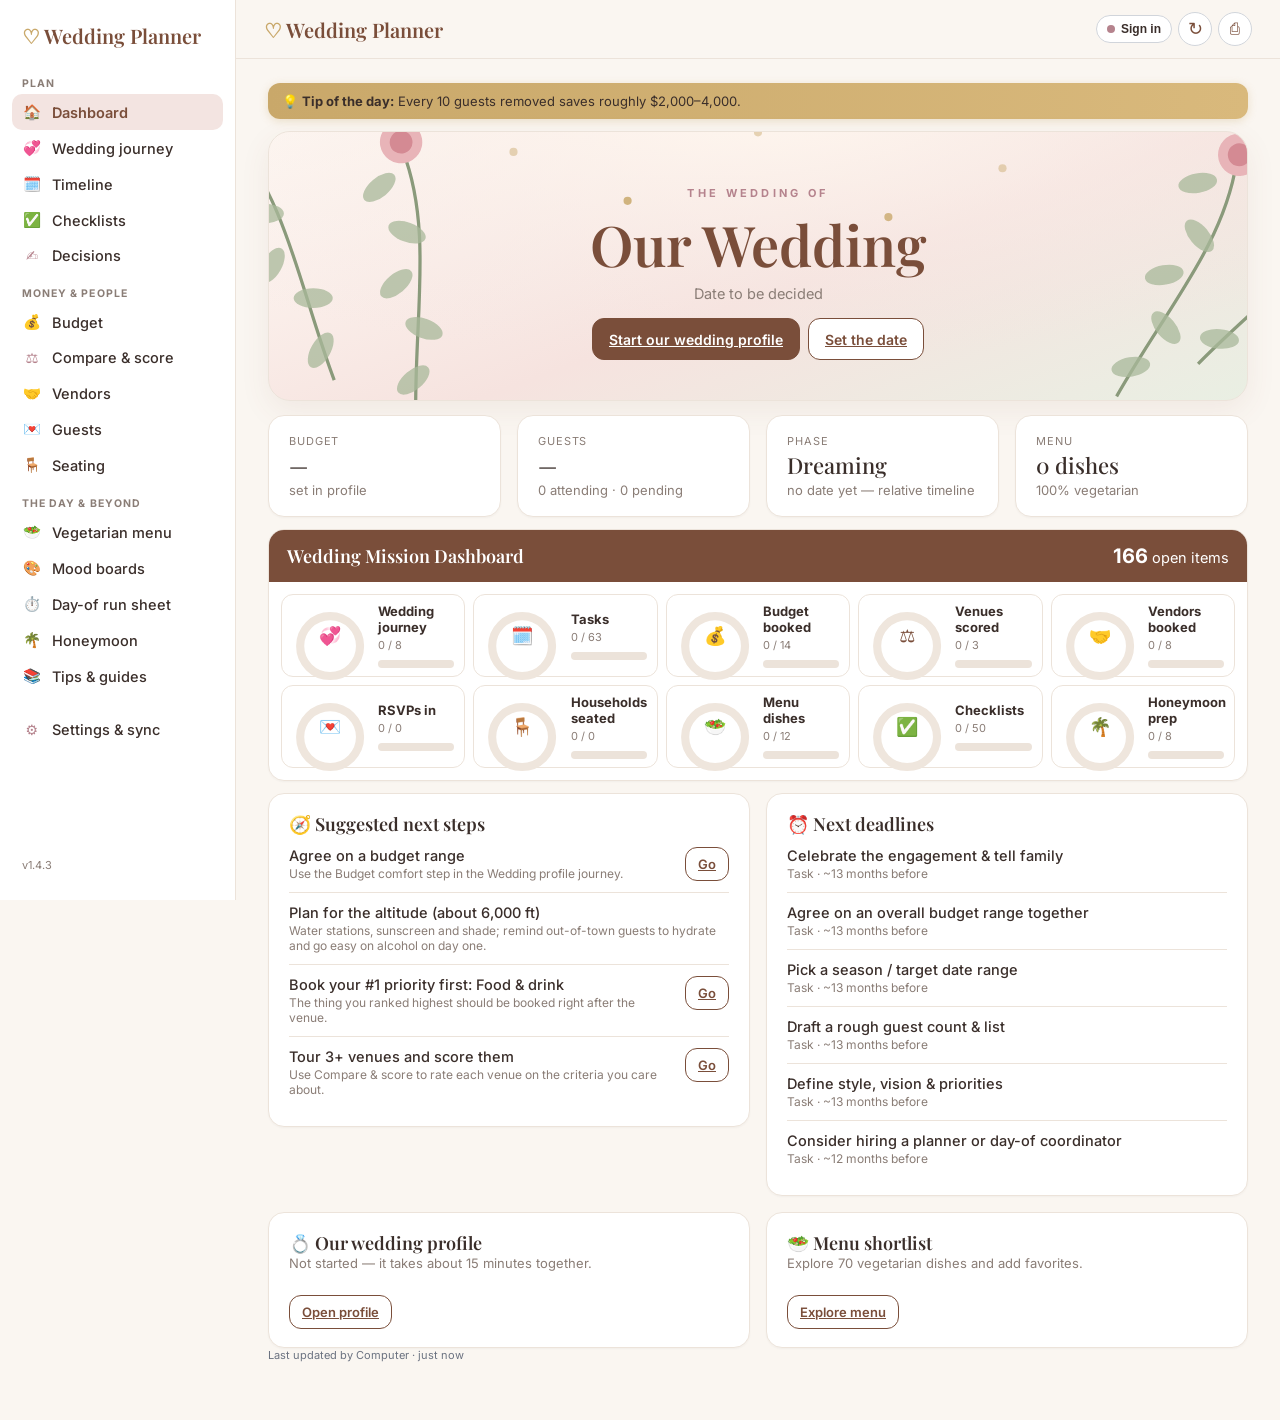
==== index.html @ d206b1a6 "Wedding Planner v1.4.3 web app (PWA)" ====
<!DOCTYPE html>
<html lang="en">
<head>
<meta charset="utf-8">
<meta name="viewport" content="width=device-width, initial-scale=1, viewport-fit=cover">
<meta name="theme-color" content="#faf6f1">
<meta http-equiv="Cache-Control" content="no-store">
<meta name="app-version" content="1.4.3">
<title>Wedding Planner</title>
<script src="js/config.js?v=1.4.3w"></script>
<script src="js/sync-core.js?v=1.4.3w"></script>
<script src="js/sync-hook.js?v=1.4.3w"></script>
<link rel="stylesheet" href="css/fonts.css?v=1.4.3w">
<link rel="stylesheet" href="css/app.css?v=1.4.3w">
<link rel="manifest" href="manifest.webmanifest">
<link rel="icon" href="icons/favicon-48.png" sizes="48x48">
<link rel="icon" href="icons/icon-192.png" sizes="192x192">
<link rel="apple-touch-icon" href="icons/apple-touch-icon.png">
<meta name="mobile-web-app-capable" content="yes">
<meta name="apple-mobile-web-app-title" content="Wedding">
<meta name="description" content="Vegetarian-first wedding planner that syncs between phone and computer through your own Google Drive.">
</head>
<body>
<header class="topbar no-print">
  <div class="brand"><span class="rings">&#9825;</span> <span id="brand-names">Wedding Planner</span></div>
  <div class="top-actions"><button type="button" id="print-btn-nav-g7h8" class="icon-btn" aria-label="Print" onclick="window.print()">&#9113;</button></div>
</header>
<nav class="sidebar no-print" id="sidebar">
  <div class="side-brand"><span class="rings">&#9825;</span> Wedding Planner</div>
  <div class="side-h">Plan</div>
  <a href="#overview" data-tab="overview"><span>🏠</span>Dashboard</a>
  <a href="#start" data-tab="start"><span>💞</span>Wedding journey</a>
  <a href="#timeline" data-tab="timeline"><span>🗓️</span>Timeline</a>
  <a href="#lists" data-tab="lists"><span>✅</span>Checklists</a>
  <a href="#decisions" data-tab="decisions"><span>✍️</span>Decisions</a>
  <div class="side-h">Money &amp; people</div>
  <a href="#budget" data-tab="budget"><span>💰</span>Budget</a>
  <a href="#compare" data-tab="compare"><span>⚖️</span>Compare &amp; score</a>
  <a href="#vendors" data-tab="vendors"><span>🤝</span>Vendors</a>
  <a href="#guests" data-tab="guests"><span>💌</span>Guests</a>
  <a href="#seating" data-tab="seating"><span>🪑</span>Seating</a>
  <div class="side-h">The day &amp; beyond</div>
  <a href="#menu" data-tab="menu"><span>🥗</span>Vegetarian menu</a>
  <a href="#ideas" data-tab="ideas"><span>🎨</span>Mood boards</a>
  <a href="#dayof" data-tab="dayof"><span>⏱️</span>Day-of run sheet</a>
  <a href="#honeymoon" data-tab="honeymoon"><span>🌴</span>Honeymoon</a>
  <a href="#guides" data-tab="guides"><span>📚</span>Tips &amp; guides</a>
  <div class="side-h"></div>
  <a href="#settings" data-tab="settings"><span>⚙️</span>Settings &amp; sync</a>
  <div class="side-ver">v1.4.3</div>
</nav>
<main id="main">
  <section id="overview" class="page"></section>
  <section id="start" class="page"></section>
  <section id="timeline" class="page"></section>
  <section id="budget" class="page"></section>
  <section id="vendors" class="page"></section>
  <section id="guests" class="page"></section>
  <section id="seating" class="page"></section>
  <section id="dayof" class="page"></section>
  <section id="menu" class="page"></section>
  <section id="ideas" class="page"></section>
  <section id="decisions" class="page"></section>
  <section id="settings" class="page"></section>
  <section id="more" class="page"></section>
  <section id="compare" class="page"></section>
  <section id="lists" class="page"></section>
  <section id="honeymoon" class="page"></section>
  <section id="guides" class="page"></section>
</main>
<nav class="tabbar no-print" id="tabbar">
  <a href="#overview" data-tab="overview"><span>&#8962;</span>Home</a>
  <a href="#timeline" data-tab="timeline"><span>&#10003;</span>Tasks</a>
  <a href="#budget" data-tab="budget"><span>$</span>Budget</a>
  <a href="#guests" data-tab="guests"><span>&#9993;</span>Guests</a>
  <a href="#more" data-tab="more"><span>&#8943;</span>More</a>
</nav>
<div class="modal-overlay" id="edit-modal"><div class="modal-card"><div class="modal-header"><h3 id="edit-title"></h3><button type="button" class="x" data-close>&times;</button></div><div class="modal-body" id="edit-body"></div></div></div>
<script src="js/backup.js?v=1.4.3w"></script>
<script src="js/app.js?v=1.4.3w"></script>
<script src="js/sync-app.js?v=1.4.3w"></script>
<script>
/* Installable PWA: register the service worker on the hosted (https) site only, not in the Android app or the old desktop exe. */
(function () {
  var c = window.Capacitor, native = c && c.isNativePlatform && c.isNativePlatform();
  if (!('serviceWorker' in navigator) || native || location.protocol !== 'https:') return;
  window.addEventListener('load', function () {
    navigator.serviceWorker.register('sw.js', { scope: './' }).then(function (r) { r.update(); }).catch(function () {});
  });
  var reloaded = false;
  navigator.serviceWorker.addEventListener('controllerchange', function () { if (reloaded || !navigator.serviceWorker.controller) return; reloaded = true; });
})();
</script>
</body>
</html>
---- css/fonts.css ----
@font-face{font-family:'Inter';font-style:normal;font-weight:400;font-display:swap;src:url(../fonts/inter-latin-400-normal.woff2) format('woff2');}
@font-face{font-family:'Inter';font-style:normal;font-weight:500;font-display:swap;src:url(../fonts/inter-latin-500-normal.woff2) format('woff2');}
@font-face{font-family:'Inter';font-style:normal;font-weight:600;font-display:swap;src:url(../fonts/inter-latin-600-normal.woff2) format('woff2');}
@font-face{font-family:'Inter';font-style:normal;font-weight:700;font-display:swap;src:url(../fonts/inter-latin-700-normal.woff2) format('woff2');}
@font-face{font-family:'Playfair Display';font-style:normal;font-weight:500;font-display:swap;src:url(../fonts/playfair-display-latin-500-normal.woff2) format('woff2');}
@font-face{font-family:'Playfair Display';font-style:normal;font-weight:600;font-display:swap;src:url(../fonts/playfair-display-latin-600-normal.woff2) format('woff2');}
@font-face{font-family:'Playfair Display';font-style:normal;font-weight:700;font-display:swap;src:url(../fonts/playfair-display-latin-700-normal.woff2) format('woff2');}
@font-face{font-family:'Playfair Display';font-style:normal;font-weight:800;font-display:swap;src:url(../fonts/playfair-display-latin-800-normal.woff2) format('woff2');}
---- css/app.css ----
:root{--bg:#faf6f1;--card:#fff;--ink:#3a2e2a;--mute:#8a7d76;--line:#ece3da;--accent:#7a4e3a;--rose:#b5838d;--blush:#f3e4e1;--sage:#8a9a7b;--gold:#c9a86a;--warn:#c0573f;--r:16px}
*{box-sizing:border-box}html,body{margin:0;background:var(--bg);color:var(--ink);font-family:Inter,system-ui,sans-serif;font-size:15px;-webkit-tap-highlight-color:transparent}
h1,h2,h3{font-family:'Playfair Display',Georgia,serif;font-weight:600;margin:0}
h1{font-size:30px}h2{font-size:24px;margin-bottom:4px}h3{font-size:18px}
.topbar{position:sticky;top:0;z-index:20;display:flex;align-items:center;justify-content:space-between;padding:calc(env(safe-area-inset-top) + 10px) 16px 10px;background:rgba(250,246,241,.94);backdrop-filter:blur(8px);border-bottom:1px solid var(--line)}
.brand{font-family:'Playfair Display',serif;font-size:18px;font-weight:600;color:var(--accent);white-space:nowrap;overflow:hidden;text-overflow:ellipsis;max-width:48vw}
.rings{color:var(--gold)}.top-actions{display:flex;gap:6px;align-items:center}
.icon-btn{width:34px;height:34px;border-radius:50%;border:1px solid #d1d5db;background:#fff;color:var(--accent);font-size:16px}
main{max-width:760px;margin:0 auto;padding:16px 14px calc(96px + env(safe-area-inset-bottom))}
.page{display:none}.page.on{display:block;animation:fade .25s}
@keyframes fade{from{opacity:0;transform:translateY(4px)}to{opacity:1}}
.sub{color:var(--mute);font-size:13px;margin:0 0 14px}
.card{background:var(--card);border:1px solid var(--line);border-radius:var(--r);padding:16px;margin:0 0 12px;box-shadow:0 1px 2px rgba(58,46,42,.04)}
.hero{text-align:center;background:linear-gradient(160deg,#fff 0%,var(--blush) 100%);padding:26px 16px}
.hero .names{font-family:'Playfair Display',serif;font-size:28px;color:var(--accent)}
.hero .when{color:var(--mute);margin-top:4px}
.count{display:flex;justify-content:center;gap:14px;margin-top:16px}
.count div{min-width:62px}.count b{display:block;font-family:'Playfair Display',serif;font-size:30px;color:var(--ink)}.count small{color:var(--mute);font-size:11px;text-transform:uppercase;letter-spacing:.08em}
.grid2{display:grid;grid-template-columns:1fr 1fr;gap:12px}
.stat .k{font-size:11px;text-transform:uppercase;letter-spacing:.08em;color:var(--mute)}.stat .v{font-family:'Playfair Display',serif;font-size:22px;margin-top:2px}
.bar{height:8px;background:var(--line);border-radius:9px;overflow:hidden;margin-top:8px}.bar i{display:block;height:100%;background:linear-gradient(90deg,var(--rose),var(--accent));border-radius:9px}
.bar.over i{background:var(--warn)}
.list{list-style:none;margin:0;padding:0}
.row{display:flex;gap:10px;align-items:flex-start;padding:11px 0;border-top:1px solid var(--line)}.row:first-child{border-top:0}
.row .main{flex:1;min-width:0}.row .t{font-weight:500}.row .m{font-size:12px;color:var(--mute);margin-top:2px}
.row.done .t{text-decoration:line-through;color:var(--mute)}
.chk{appearance:none;-webkit-appearance:none;width:24px;height:24px;border:2px solid var(--rose);border-radius:50%;margin:0;flex:none;display:grid;place-content:center;background:#fff}
.chk:checked{background:var(--accent);border-color:var(--accent)}.chk:checked::after{content:'\2713';color:#fff;font-size:13px}
.pill{display:inline-block;font-size:11px;padding:2px 8px;border-radius:99px;background:var(--blush);color:var(--accent);font-weight:600;white-space:nowrap}
.pill.g{background:#e7eedf;color:#4f6340}.pill.w{background:#fbe3dc;color:var(--warn)}.pill.n{background:#eee;color:#666}
.btn{display:inline-flex;align-items:center;justify-content:center;gap:6px;min-height:42px;padding:0 16px;border-radius:12px;border:1px solid var(--accent);background:var(--accent);color:#fff;font-weight:600;font-size:14px;font-family:inherit;cursor:pointer}
.btn.alt{background:#fff;color:var(--accent)}.btn.sm{min-height:34px;padding:0 12px;font-size:13px}.btn.danger{background:#fff;color:var(--warn);border-color:var(--warn)}
.toolbar{display:flex;gap:8px;flex-wrap:wrap;align-items:center;margin:0 0 12px}
.toolbar input,.toolbar select{flex:1;min-width:120px}
input,select,textarea{width:100%;font:inherit;font-size:16px;padding:10px 12px;border:1px solid var(--line);border-radius:10px;background:#fff;color:var(--ink)}
textarea{min-height:80px}label.f{display:block;margin:0 0 12px;font-size:12px;color:var(--mute);font-weight:600;text-transform:uppercase;letter-spacing:.05em}
label.f>*{margin-top:4px;text-transform:none;letter-spacing:0;font-weight:400}
label.cb{display:flex;align-items:center;gap:10px;margin:0 0 12px;font-size:15px}
.grp{font-family:'Playfair Display',serif;font-size:17px;color:var(--accent);margin:18px 0 6px;display:flex;justify-content:space-between;align-items:baseline}
.grp small{font-family:Inter,sans-serif;font-size:12px;color:var(--mute)}
.empty{color:var(--mute);text-align:center;padding:18px 0;font-size:14px}
.money{font-variant-numeric:tabular-nums;white-space:nowrap;text-align:right}
.tabbar{position:fixed;bottom:0;left:0;right:0;z-index:30;display:flex;background:rgba(255,255,255,.97);border-top:1px solid var(--line);padding-bottom:env(safe-area-inset-bottom)}
.tabbar a{flex:1;display:flex;flex-direction:column;align-items:center;gap:2px;padding:8px 0 9px;font-size:11px;color:var(--mute);text-decoration:none;font-weight:600}
.tabbar a span{font-size:19px;line-height:22px}.tabbar a.on{color:var(--accent)}
.menu a{display:flex;justify-content:space-between;align-items:center;padding:15px 4px;border-top:1px solid var(--line);color:var(--ink);text-decoration:none;font-weight:500}.menu a:first-child{border-top:0}
.menu a::after{content:'\203A';color:var(--mute);font-size:20px}
.modal-overlay{position:fixed;inset:0;z-index:50;background:rgba(40,30,26,.45);display:none;align-items:flex-end;justify-content:center}
.modal-overlay.active{display:flex}
.modal-card{background:#fff;width:100%;max-width:560px;max-height:90vh;overflow:auto;border-radius:20px 20px 0 0;padding-bottom:env(safe-area-inset-bottom);animation:up .2s}
@media(min-width:700px){.modal-overlay{align-items:center}.modal-card{border-radius:20px}}
@keyframes up{from{transform:translateY(30px);opacity:.5}}
.modal-header{display:flex;justify-content:space-between;align-items:center;padding:16px 18px 6px;position:sticky;top:0;background:#fff}
.modal-body{padding:8px 18px 20px}.x{border:0;background:none;font-size:28px;color:var(--mute);line-height:1}
.actions{display:flex;gap:8px;margin-top:8px}.actions .btn{flex:1}
.member{border:1px solid var(--line);border-radius:12px;padding:10px;margin-bottom:8px}
.member .mrow{display:grid;grid-template-columns:1fr 1fr;gap:8px;margin-top:6px}
.tbl{border:1px solid var(--line);border-radius:14px;padding:12px;margin-bottom:10px;background:#fff}
.tbl h4{margin:0 0 6px;font-family:'Playfair Display',serif;font-size:16px;display:flex;justify-content:space-between}
.chips{display:flex;flex-wrap:wrap;gap:6px}.chips span{font-size:12px;background:var(--blush);padding:4px 9px;border-radius:99px}
.kv{display:flex;justify-content:space-between;font-size:14px;padding:4px 0}
.time{font-family:'Playfair Display',serif;font-size:16px;color:var(--accent);width:70px;flex:none}
a.lnk{color:var(--accent);word-break:break-all}
.seg{display:flex;background:#efe8e1;border-radius:12px;padding:3px;margin-bottom:12px}.seg button{flex:1;border:0;background:none;padding:8px;border-radius:10px;font:inherit;font-size:13px;font-weight:600;color:var(--mute)}.seg button.on{background:#fff;color:var(--accent);box-shadow:0 1px 2px rgba(0,0,0,.08)}
.sxm-lu{text-align:left!important;margin:0 0 10px!important}
@media print{.sidebar{display:none!important}.tabbar,.topbar,.toolbar,.no-print{display:none!important}.page{display:block!important;page-break-after:always}main{padding:0}}

/* ---------- phone polish ---------- */
.sidebar{display:none}.desk,.desk-only{display:none}
.row[data-op],.row[data-gh],.main[data-op]{cursor:pointer}
@media(max-width:999px){.ov-cols{display:block}}
/* ---------- desktop computer ---------- */
@media(min-width:1000px){
  body{font-size:14.5px}
  .sidebar{display:flex;flex-direction:column;position:fixed;top:0;left:0;bottom:0;width:236px;z-index:25;background:#fff;border-right:1px solid var(--line);padding:18px 12px;overflow:auto}
  .side-brand{font-family:'Playfair Display',serif;font-size:20px;font-weight:600;color:var(--accent);padding:4px 10px 14px}
  .side-h{font-size:10.5px;text-transform:uppercase;letter-spacing:.1em;color:var(--mute);font-weight:700;padding:14px 10px 4px}
  .sidebar a{display:flex;align-items:center;gap:10px;padding:9px 10px;border-radius:10px;color:var(--ink);text-decoration:none;font-weight:500}
  .sidebar a span{width:20px;text-align:center;color:var(--rose)}
  .sidebar a:hover{background:#f7f0ea}.sidebar a.on{background:var(--blush);color:var(--accent);font-weight:600}
  .topbar{margin-left:236px;padding:12px 28px}.topbar .brand{max-width:none;font-size:20px}
  .tabbar{display:none}
  main{max-width:1320px;margin:0 0 0 236px;padding:24px 32px 48px}
  .grid2{grid-template-columns:repeat(4,1fr);gap:16px}
  .card{padding:18px 20px}
  .desk{display:block}.desk-only{display:block}.mob{display:none}
  .ov-cols{display:grid;grid-template-columns:1.25fr 1fr;gap:16px;align-items:start}.ov-cols>.card{margin:0}
  .hero{padding:34px 20px}.hero .names{font-size:38px}
  #start,#timeline,#ideas,#decisions,#dayof,#settings{max-width:980px}
  #seating .tbl{display:inline-block;vertical-align:top;width:calc(33.33% - 8px);margin-right:8px}
  #menu .card{break-inside:avoid}
  .modal-card{max-width:640px}
  .toolbar input,.toolbar select{flex:0 1 280px}
}
@media(min-width:1400px){#seating .tbl{width:calc(25% - 8px)}}
.dt-wrap{padding:0!important;overflow:auto}
.dt{width:100%;border-collapse:collapse;font-size:13.5px}
.dt th{text-align:left;font-size:11px;text-transform:uppercase;letter-spacing:.06em;color:var(--mute);font-weight:700;padding:11px 12px;border-bottom:1px solid var(--line);background:#fcf9f6;position:sticky;top:0}
.dt td{padding:10px 12px;border-bottom:1px solid var(--line);vertical-align:top}
.dt tbody tr{cursor:pointer}.dt tbody tr:hover td{background:#fbf5f1}
.dt tr.sub td{border-top:0}.dt tr.done td{color:var(--mute)}
.dt .r{text-align:right}.dt .nt{color:var(--mute);font-size:12.5px;max-width:280px}
.dt tfoot td{font-weight:700;border-bottom:0;background:#fcf9f6}
.dt .bar{margin-top:6px}.dt .chk{width:20px;height:20px}
/* ================= v1.4 immersive layer ================= */
.page.fresh .card{animation:rise .45s both}.page.fresh .card:nth-child(2){animation-delay:.04s}.page.fresh .card:nth-child(3){animation-delay:.08s}.page.fresh .card:nth-child(4){animation-delay:.12s}
@keyframes rise{from{opacity:0;transform:translateY(10px)}to{opacity:1;transform:none}}
.lift{transition:transform .18s,box-shadow .18s;text-decoration:none;color:inherit;display:block}.lift:hover{transform:translateY(-2px);box-shadow:0 8px 22px rgba(122,78,58,.12)}
.tipbar{background:linear-gradient(90deg,#c9a86a,#d9b97c);color:#3a2e2a;border-radius:12px;padding:10px 14px;font-size:13px;margin:0 0 12px;box-shadow:0 2px 8px rgba(201,168,106,.3)}
.art{position:absolute;inset:0;width:100%;height:100%;pointer-events:none}
.hero2{position:relative;overflow:hidden;border-radius:22px;background:linear-gradient(160deg,#fffaf5 0%,#f6e3df 55%,#e9efe3 100%);border:1px solid var(--line);margin:0 0 14px;padding:34px 18px 26px;text-align:center;box-shadow:0 10px 30px rgba(122,78,58,.08)}
.hero2-in{position:relative}.hero2 .kick{font-size:11px;letter-spacing:.3em;text-transform:uppercase;color:var(--rose);font-weight:700}
.hero2 .names{font-size:40px;color:var(--accent);margin:6px 0 4px}.page.fresh .hero2 .names{animation:rise .7s both}.hero2 .when{color:var(--mute)}
.cdown{display:flex;justify-content:center;gap:10px;margin-top:18px}.cdown div{background:rgba(255,255,255,.75);backdrop-filter:blur(4px);border:1px solid var(--line);border-radius:14px;min-width:64px;padding:8px 6px}
.cdown b{display:block;font-family:'Playfair Display',serif;font-size:28px;color:var(--accent);font-variant-numeric:tabular-nums}.cdown small{font-size:10px;text-transform:uppercase;letter-spacing:.1em;color:var(--mute)}
.nodate{display:flex;gap:8px;justify-content:center;flex-wrap:wrap;margin-top:16px}
.band{position:relative;overflow:hidden;border-radius:20px;padding:26px 18px 22px;margin:0 0 14px;text-align:center;border:1px solid var(--line);background:linear-gradient(150deg,#fffaf5,#f3e4e1)}
.band-sage{background:linear-gradient(150deg,#fbfcf8,#e4ebdc)}.band-sea{background:linear-gradient(150deg,#fff8f0,#dcefee)}
.band-in{position:relative}.band-ic{font-size:30px;line-height:1;margin-bottom:6px;animation:bob 3s ease-in-out infinite}@keyframes bob{50%{transform:translateY(-4px)}}
.band h2{font-size:28px;color:var(--accent)}.band p{color:#6d5f58;font-size:13.5px;max-width:640px;margin:6px auto 0}
.callout{border-left:4px solid var(--sage);background:#f3f6ef;border-radius:10px;padding:10px 12px;font-size:13px;margin:12px 0}.callout.amber{border-color:var(--gold);background:#fbf4e6}
.ring{position:relative;display:inline-grid;place-items:center;flex:none}.ring svg{position:absolute;inset:0;transform:rotate(-90deg)}
.ring .rb{fill:none;stroke:#efe6dd;stroke-width:6}.ring .rf{fill:none;stroke:url(#none);stroke:var(--accent);stroke-width:6;stroke-linecap:round;transition:stroke-dashoffset .8s ease}
.ring b{position:relative;font-size:12px;font-weight:700;color:var(--accent)}.ring small{display:none}
.chipset{display:flex;flex-wrap:wrap;gap:6px;margin:6px 0 10px}
.chip{border:1px solid #e3d6cb;background:#fff;border-radius:99px;padding:7px 13px;font:inherit;font-size:13px;color:var(--ink);cursor:pointer;transition:all .15s}
.chip:hover{border-color:var(--rose)}.chip.on{background:var(--accent);color:#fff;border-color:var(--accent);box-shadow:0 2px 8px rgba(122,78,58,.25)}
.q{font-size:12px;text-transform:uppercase;letter-spacing:.06em;color:var(--mute);font-weight:700;margin:14px 0 4px}
.sl{display:flex;align-items:center;gap:12px}.sl input{flex:1;padding:0;border:0;accent-color:var(--accent);height:28px}.sl output,.wrow output{min-width:74px;text-align:right;font-family:'Playfair Display',serif;font-size:20px;color:var(--accent)}
input[type=range]{accent-color:var(--accent)}
.stepper{display:flex;gap:6px;overflow-x:auto;padding:2px 2px 10px;margin:0 0 4px;scrollbar-width:thin}
.stp{flex:none;display:flex;align-items:center;gap:6px;border:1px solid var(--line);background:#fff;border-radius:99px;padding:6px 12px 6px 6px;font:inherit;font-size:12.5px;cursor:pointer;color:var(--ink)}
.stp span{width:26px;height:26px;border-radius:50%;display:grid;place-items:center;background:var(--blush)}.stp em{font-style:normal;white-space:nowrap}
.stp.ok span{background:var(--sage);color:#fff}.stp.on{border-color:var(--accent);box-shadow:0 0 0 2px rgba(122,78,58,.15)}
.topic-h{display:flex;gap:12px;align-items:center}.topic-ic{font-size:30px;width:54px;height:54px;border-radius:16px;background:var(--blush);display:grid;place-items:center}
.topic .k{font-size:11px;text-transform:uppercase;letter-spacing:.08em;color:var(--mute)}.explain{color:#5d514b;font-size:14px;line-height:1.5;margin:10px 0 4px}
.topic-nav{display:flex;justify-content:space-between;gap:8px;margin-top:16px}
.tot{display:grid;gap:8px;margin:12px 0}.tot-row{display:grid;grid-template-columns:1fr auto 1fr;gap:8px;align-items:center}
.totc{border:1.5px solid var(--line);background:#fff;border-radius:14px;padding:14px 10px;font:inherit;font-weight:600;cursor:pointer;color:var(--ink);transition:all .15s}
.totc:hover{border-color:var(--rose)}.totc.on{background:linear-gradient(150deg,#fff,var(--blush));border-color:var(--accent);color:var(--accent);transform:scale(1.02)}
.vs{font-family:'Playfair Display',serif;color:var(--mute);font-style:italic}
.impact{display:grid;grid-template-columns:repeat(3,1fr);gap:8px;margin:12px 0}.impact.col{grid-template-columns:1fr}.impact>div{background:#fcf7f2;border:1px solid var(--line);border-radius:12px;padding:10px;text-align:center;display:flex;flex-direction:column;align-items:center;gap:2px}
.impact b{font-family:'Playfair Display',serif;font-size:20px;color:var(--accent)}.impact small{font-size:11px;color:var(--mute)}
.seasons{display:grid;grid-template-columns:repeat(2,1fr);gap:8px;margin-top:10px}.sea{border:1px solid var(--line);border-radius:14px;padding:12px;background:#fff;display:flex;flex-direction:column;gap:2px}.sea span{font-size:24px}.sea small{color:var(--mute);font-size:12px}.sea.on{border-color:var(--sage);background:#f3f6ef}
.rank{list-style:none;padding:0;margin:10px 0}.rank li{display:flex;align-items:center;gap:8px;padding:8px 10px;border:1px solid var(--line);border-radius:12px;margin-bottom:6px;background:#fff}
.rank li:nth-child(-n+3){background:linear-gradient(90deg,#fffaf2,#fff);border-color:#ead9b8}.rank li.sk{opacity:.55}
.rn{width:26px;height:26px;border-radius:50%;background:var(--accent);color:#fff;display:grid;place-items:center;font-size:12px;font-weight:700}.rt{flex:1}
.mv{border:1px solid var(--line);background:#fff;border-radius:8px;min-width:34px;height:32px;cursor:pointer;color:var(--accent);font-size:12px}.mv.sk{padding:0 8px;font-size:11px}
.splits{display:grid;gap:4px}.spl{display:grid;grid-template-columns:150px 1fr 48px;gap:8px;align-items:center;font-size:12.5px}.spl i{height:8px;border-radius:9px;background:linear-gradient(90deg,var(--rose),var(--accent));display:block;max-width:100%;transition:width .5s}.spl b{text-align:right}
.svc{display:grid;grid-template-columns:repeat(auto-fill,minmax(130px,1fr));gap:8px}.svcc{border:1.5px solid var(--line);background:#fff;border-radius:14px;padding:12px 8px;display:flex;flex-direction:column;align-items:center;gap:3px;font:inherit;cursor:pointer;color:var(--ink)}
.svcc span{font-size:26px}.svcc small{color:var(--mute);font-size:11px;text-align:center}.svcc.on{border-color:var(--accent);background:linear-gradient(160deg,#fff,var(--blush))}
.profile{display:grid;gap:6px;margin:8px 0}.pf{display:grid;grid-template-columns:120px 1fr;gap:10px;padding:9px 12px;border-radius:10px;background:#fcf7f2;font-size:13.5px}.pf span{color:var(--mute);font-size:12px;text-transform:uppercase;letter-spacing:.05em}.mute{color:var(--mute);font-weight:400}
.cols2,.cols3{display:grid;gap:12px}.cols2>.card,.cols3>.card{margin:0}
.mission{padding:0!important;overflow:hidden}.mission-h{background:var(--accent);color:#fff;display:flex;justify-content:space-between;align-items:center;padding:14px 18px}.mission-h h3{color:#fff}.mission-h b{font-size:20px}
.mgrid{display:grid;grid-template-columns:1fr 1fr;gap:8px;padding:12px}.mcell{display:flex;gap:10px;align-items:center;border:1px solid var(--line);border-radius:12px;padding:8px 10px;text-decoration:none;color:var(--ink);transition:background .15s}.mcell:hover{background:#fcf7f2}
.mcell>div{flex:1;min-width:0}.mcell b{font-size:13px;display:block}.mcell small{font-size:11px;color:var(--mute)}.mcell .ring b{font-size:18px}
.wrow{display:grid;grid-template-columns:1fr 120px 40px;gap:8px;align-items:center;font-size:13px;padding:4px 0}.wrow output{min-width:0;font-size:16px}
.lb .lbr{display:flex;gap:10px;align-items:center;padding:9px 0;border-top:1px solid var(--line)}.lbr:first-of-type{border-top:0}.lbr .main{flex:1}.lbr .t{font-weight:600}.lbr .m{font-size:11.5px;color:var(--mute)}
.md{font-size:22px;width:30px;text-align:center}.sc{font-family:'Playfair Display',serif;font-size:24px;color:var(--accent)}.lbr.first{background:linear-gradient(90deg,#fff8e8,transparent);border-radius:10px;padding-left:6px}
.stars{white-space:nowrap}.st{border:0;background:none;font-size:19px;color:#e2d7cc;cursor:pointer;padding:0 1px;line-height:1}.st.on{color:var(--gold)}.st:hover{transform:scale(1.2)}
.dt.cmp td.best{background:#fbf6e9}.pc{min-height:56px;font-size:13px;padding:6px 8px}.dt tr.hl td{background:#f3f6ef}
.cards3{display:grid;grid-template-columns:1fr;gap:12px;margin-bottom:12px}.cards3>.card{margin:0}
.ql{margin:6px 0 0;padding-left:18px;font-size:13.5px;color:#5d514b}.ql li{margin-bottom:5px}
.tiers{display:grid;grid-template-columns:repeat(3,1fr);gap:8px;margin:12px 0}.tier{border-radius:14px;padding:12px 8px;text-align:center;display:flex;flex-direction:column;gap:3px;align-items:center;border:1px solid var(--line)}
.tier.lean{background:#f3f6ef}.tier.real{background:#fbf3ef;border-color:var(--rose)}.tier.comf{background:#fbf6e9}.tier small{text-transform:uppercase;font-size:10.5px;letter-spacing:.1em;color:var(--mute);font-weight:700}.tier b{font-family:'Playfair Display',serif;font-size:22px}.tier span{font-size:11px;color:var(--mute)}
.donut{width:180px;height:180px;display:block;margin:0 auto}.dn1{font-family:'Playfair Display',serif;font-size:16px;fill:var(--accent)}.dn2{font-size:11px;fill:var(--mute)}
.legend{display:flex;flex-wrap:wrap;gap:4px 10px;justify-content:center;font-size:11px;color:var(--mute);margin-top:8px}.legend i{display:inline-block;width:9px;height:9px;border-radius:3px;margin-right:4px}
.dishes{display:grid;grid-template-columns:repeat(auto-fill,minmax(160px,1fr));gap:10px;margin-bottom:14px}
.dish{background:#fff;border:1px solid var(--line);border-radius:14px;padding:12px;display:flex;flex-direction:column;gap:4px;transition:transform .15s,box-shadow .15s}.page.fresh .dish{animation:rise .4s both}.dish:hover{transform:translateY(-2px);box-shadow:0 8px 20px rgba(58,46,42,.08)}
.dish.in{border-color:var(--sage);background:linear-gradient(170deg,#fff,#f3f6ef)}.dish b{font-size:14px}.dish small{font-size:12px;color:var(--mute);flex:1}.dish-h{display:flex;justify-content:space-between;gap:4px;font-size:11px}.cu{color:var(--rose);font-weight:600}.dish .btn{margin-top:4px}
.tags{display:flex;gap:4px}.tg{font-size:10px;font-weight:700;padding:2px 6px;border-radius:6px;background:#eef0e8;color:#4f6340}.tg-VG{background:#dff0d6;color:#2f6b2a}.tg-GF{background:#fbefd6;color:#8a5a12}
.theme ul{margin:6px 0 10px;padding-left:16px;font-size:13px}
.lst-h{display:flex;gap:12px;align-items:center;margin-bottom:6px}.addrow{display:flex;gap:6px;margin-top:8px}.addrow input{padding:8px 10px;font-size:14px}
.x.sm{font-size:20px;cursor:pointer;color:#c9b8ad}
.ringrow{display:flex;gap:14px;overflow-x:auto;justify-content:center;flex-wrap:wrap;margin:0 0 14px}.rr{display:flex;flex-direction:column;align-items:center;gap:4px;font-size:11.5px;color:var(--mute);width:96px;text-align:center}
.dest .dest-h{display:flex;justify-content:space-between;align-items:center}.flag{font-size:30px}.heart{border:0;background:none;font-size:24px;color:#e2d7cc;cursor:pointer;transition:transform .2s}.heart.on{color:#d0616f;transform:scale(1.15)}.dest.fav{border-color:#e8b4b8}.gold{color:var(--gold)}
.acc-i{background:#fff;border:1px solid var(--line);border-radius:14px;margin-bottom:8px;overflow:hidden}.acc-h{width:100%;display:flex;gap:12px;align-items:center;border:0;background:none;padding:14px 16px;font:inherit;text-align:left;cursor:pointer;color:var(--ink)}
.acc-h span{font-size:22px}.acc-h b{flex:1;font-family:'Playfair Display',serif;font-size:16px;font-weight:600}.acc-h i{font-style:normal;font-size:20px;color:var(--rose)}.acc-i.open{border-color:var(--rose)}.acc-b{padding:0 16px 16px 50px;line-height:1.65;color:#5d514b;font-size:14px;animation:rise .3s}
.pals{display:grid;grid-template-columns:repeat(auto-fill,minmax(150px,1fr));gap:10px}.pal{border:1.5px solid var(--line);background:#fff;border-radius:14px;padding:8px;cursor:pointer;font:inherit;font-size:12.5px;color:var(--ink)}.pal.on{border-color:var(--accent);box-shadow:0 0 0 3px rgba(122,78,58,.15)}
.sw{display:flex;height:40px;border-radius:9px;overflow:hidden;margin-bottom:6px}.sw i{flex:1}
.boards{display:grid;grid-template-columns:1fr;gap:12px;margin-bottom:12px}.board{background:#fcf7f2;border:1px solid var(--line);border-radius:16px;padding:12px}.board h3{display:flex;justify-content:space-between;margin-bottom:8px}.board h3 small{font-family:Inter;font-size:12px;color:var(--mute)}
.pin{background:#fff;border-radius:12px;padding:8px;margin-bottom:8px;box-shadow:0 2px 6px rgba(58,46,42,.06);cursor:pointer;display:flex;flex-direction:column;gap:3px}.pin img{width:100%;border-radius:8px;display:block}.pin-ph{height:70px;border-radius:8px;background:linear-gradient(135deg,var(--blush),#e9efe3);display:grid;place-items:center;font-family:'Playfair Display',serif;font-size:28px;color:var(--accent)}.pin small{color:var(--mute);font-size:12px}
.floor{display:grid;grid-template-columns:repeat(auto-fill,minmax(120px,1fr));gap:10px;background:repeating-linear-gradient(45deg,#fbf7f2,#fbf7f2 10px,#f8f2ec 10px,#f8f2ec 20px);border:1px solid var(--line);border-radius:16px;padding:12px;margin-bottom:12px}
.tview{text-align:center;cursor:pointer}.tview svg{width:100%;max-width:140px}.tview .tb{fill:#fff;stroke:var(--rose);stroke-width:2}.tview .seat{fill:#fff;stroke:#d9cbbf;stroke-width:1.5}.tview .seat.on{fill:var(--sage);stroke:#6b7f5e}.tview .seat.over{fill:var(--warn)}.tview text{font-family:'Playfair Display',serif;font-size:13px;fill:var(--accent)}.tview small{font-size:11px;color:var(--mute)}
.vt{position:relative}.vti{display:grid;grid-template-columns:70px 18px 1fr;gap:8px;align-items:start;padding:8px 0;cursor:pointer}.vtt{font-family:'Playfair Display',serif;color:var(--accent);text-align:right}.vtd{width:12px;height:12px;border-radius:50%;background:var(--rose);margin-top:4px;box-shadow:0 0 0 4px var(--blush);position:relative}
.vti:not(:last-child) .vtd::after{content:'';position:absolute;left:5px;top:14px;width:2px;height:34px;background:var(--line)}.vti small{display:block;color:var(--mute);font-size:12px}
.phbar{display:flex;gap:6px;overflow-x:auto;padding-bottom:6px;margin-bottom:6px}.phb{flex:1 0 76px;border:1px solid var(--line);background:#fff;border-radius:14px;padding:8px 4px;display:flex;flex-direction:column;align-items:center;gap:4px;font:inherit;cursor:pointer;color:var(--ink)}.phb small{font-size:10.5px;text-align:center;color:var(--mute)}.phb.on{border-color:var(--accent);background:var(--blush)}.phb.now{box-shadow:0 0 0 2px var(--gold)}
.phase{background:#fff;border:1px solid var(--line);border-radius:16px;margin-bottom:8px;overflow:hidden}.phase-h{width:100%;display:flex;gap:12px;align-items:center;padding:12px 14px;border:0;background:none;font:inherit;text-align:left;cursor:pointer;color:var(--ink)}.phase-h>div{flex:1}.phase-h b{display:block;font-family:'Playfair Display',serif;font-size:16px}.phase-h small{color:var(--mute);font-size:12.5px}.phase-h i{font-style:normal;font-size:20px;color:var(--rose)}
.phase.open{border-color:var(--rose);box-shadow:0 6px 20px rgba(181,131,141,.12)}.phase-b{padding:0 14px 8px}
.tiles{display:grid;grid-template-columns:repeat(3,1fr);gap:10px}.tile{background:#fff;border:1px solid var(--line);border-radius:16px;padding:16px 6px;display:flex;flex-direction:column;align-items:center;gap:6px;text-decoration:none;color:var(--ink);font-size:12.5px;text-align:center;transition:transform .15s}.page.fresh .tile{animation:rise .4s both}.tile span{font-size:28px}.tile:active{transform:scale(.96)}
.center{text-align:center}.sugg .btn{margin-left:4px}
@media(min-width:700px){.cols2{grid-template-columns:1fr 1fr}.cols3{grid-template-columns:repeat(3,1fr)}.cards3{grid-template-columns:repeat(2,1fr)}.boards{grid-template-columns:repeat(2,1fr)}.seasons{grid-template-columns:repeat(4,1fr)}.tiles{grid-template-columns:repeat(4,1fr)}.mgrid{grid-template-columns:repeat(3,1fr)}}
@media(min-width:1000px){.cards3{grid-template-columns:repeat(3,1fr)}.boards{grid-template-columns:repeat(3,1fr)}.mgrid{grid-template-columns:repeat(5,1fr)}.cols2.wide-l{grid-template-columns:1fr 1.3fr}.cols2.wide-r{grid-template-columns:240px 1fr}
  .hero2{padding:54px 24px 40px}.hero2 .names{font-size:56px}.cdown div{min-width:90px;padding:12px}.cdown b{font-size:40px}.band{padding:34px 24px 28px}.band h2{font-size:34px}
  #start,#timeline,#ideas,#decisions,#dayof,#settings{max-width:none}#start .topic,#start .stepper{max-width:980px;margin-left:auto;margin-right:auto}.ov-cols{grid-template-columns:1fr 1fr}.spl{grid-template-columns:200px 1fr 48px}}
@media(max-width:520px){.tot-row{grid-template-columns:1fr 1fr}.vs{display:none}.totc{padding:12px 6px;font-size:13.5px}.tiers{grid-template-columns:1fr}.impact{grid-template-columns:1fr 1fr 1fr}.spl{grid-template-columns:110px 1fr 40px}.hero2 .names{font-size:34px}}
.dish{min-width:0}.dish-h{flex-wrap:wrap}.dish .pill{white-space:normal}
.side-ver{margin-top:auto;padding:10px;font-size:11px;color:var(--mute)}
.sidebar{scrollbar-width:thin}@media(min-width:1000px) and (max-height:860px){.sidebar{padding:10px 10px}.side-brand{padding:2px 10px 6px;font-size:18px}.side-h{padding:8px 10px 2px}.sidebar a{padding:6px 10px}}
/* ================= v1.4.1 Wedding Journey ================= */
body.j-on{overflow:hidden}
#journey{position:fixed;inset:0;z-index:80;overflow-y:auto;display:flex;flex-direction:column;transition:background .6s;padding:env(safe-area-inset-top) 0 env(safe-area-inset-bottom)}
.j-top{display:flex;align-items:center;gap:12px;padding:12px 16px}.j-x{width:40px;height:40px;border-radius:50%;border:0;background:rgba(255,255,255,.7);font-size:16px;cursor:pointer;color:var(--accent)}
.j-prog{flex:1;height:10px;border-radius:9px;background:rgba(255,255,255,.65);overflow:hidden}.j-prog i{display:block;height:100%;background:linear-gradient(90deg,#e8b4b8,#c9a86a,#7a4e3a);border-radius:9px;transition:width .5s cubic-bezier(.2,.8,.2,1)}
.j-pct{font-weight:700;color:var(--accent);font-size:13px;min-width:38px;text-align:right}
.j-map{display:flex;align-items:center;justify-content:center;gap:2px;padding:4px 10px 0;overflow-x:auto}
.j-stop{flex:none;display:flex;flex-direction:column;align-items:center;gap:2px;border:0;background:none;cursor:pointer;font:inherit;padding:2px}.j-stop span{width:34px;height:34px;border-radius:50%;display:grid;place-items:center;background:rgba(255,255,255,.55);font-size:17px;filter:grayscale(.7);opacity:.7;transition:all .3s}
.j-stop em{font-style:normal;font-size:9.5px;color:var(--mute);display:none}.j-stop.past span,.j-stop.won span{filter:none;opacity:1;background:#fff}.j-stop.here span{filter:none;opacity:1;background:#fff;box-shadow:0 0 0 3px var(--gold);transform:scale(1.18)}.j-stop.won span::after{content:'✓';position:absolute;font-size:9px;transform:translate(13px,-12px);background:var(--sage);color:#fff;border-radius:50%;width:14px;height:14px;display:grid;place-items:center}
.j-path{flex:none;width:12px;height:2px;background:rgba(122,78,58,.25);border-radius:2px}
.j-stage{flex:1;display:flex;align-items:center;justify-content:center;padding:14px 18px 8px}
.j-scr{width:100%;max-width:720px;text-align:center}.j-scr.in-r{animation:jinr .45s cubic-bezier(.2,.8,.2,1)}.j-scr.in-l{animation:jinl .45s cubic-bezier(.2,.8,.2,1)}
@keyframes jinr{from{opacity:0;transform:translateX(60px) scale(.98)}to{opacity:1;transform:none}}@keyframes jinl{from{opacity:0;transform:translateX(-60px) scale(.98)}to{opacity:1;transform:none}}
.j-scr h1{font-size:40px;color:var(--accent);margin:4px 0 10px}.j-q{font-size:26px;color:var(--ink);margin:6px 0 14px;line-height:1.25}
.j-big{font-size:76px;line-height:1.1;margin-bottom:6px}.bounce{animation:jb 2.4s ease-in-out infinite}@keyframes jb{50%{transform:translateY(-8px) rotate(-4deg)}}
.pop{animation:jpop .7s cubic-bezier(.2,1.6,.4,1)}@keyframes jpop{from{transform:scale(.2);opacity:0}}
.j-kick{font-size:12px;letter-spacing:.18em;text-transform:uppercase;color:var(--rose);font-weight:700}
.j-lead{font-size:16.5px;line-height:1.55;color:#5d514b;max-width:560px;margin:0 auto 18px}.j-sub{color:var(--mute);font-size:13.5px;margin:-6px 0 14px}
.j-go{display:inline-flex;align-items:center;justify-content:center;gap:6px;min-height:54px;padding:0 30px;border-radius:99px;border:0;background:linear-gradient(135deg,#9a6450,#7a4e3a);color:#fff;font:inherit;font-size:17px;font-weight:700;cursor:pointer;box-shadow:0 10px 24px rgba(122,78,58,.3);transition:transform .15s;margin-top:12px}.j-go:hover{transform:translateY(-2px)}.j-go:active{transform:scale(.97)}.j-go.ok{background:linear-gradient(135deg,#8a9a7b,#6b7f5e)}
.j-ghost{border:0;background:rgba(255,255,255,.6);border-radius:99px;padding:10px 18px;font:inherit;font-weight:600;color:var(--accent);cursor:pointer}
.j-row{display:flex;gap:10px;justify-content:center;flex-wrap:wrap;margin-top:12px}.j-row .j-go{margin-top:0}
.j-foot{display:flex;justify-content:space-between;align-items:center;padding:10px 16px 16px}.j-step{font-size:12.5px;color:var(--mute);font-weight:600}
.j-map-mini{display:flex;justify-content:center;align-items:center;gap:6px;font-size:26px;margin:4px 0 10px;flex-wrap:wrap}.j-map-mini b{font-size:14px;color:var(--mute)}
.j-note{max-width:520px;margin:4px auto 0;display:block;min-height:90px;background:rgba(255,255,255,.8);border-radius:16px}
.swipe-wrap{position:relative;height:230px;max-width:520px;margin:0 auto 10px}
.swipe{position:absolute;inset:0;background:#fff;border-radius:26px;box-shadow:0 18px 40px rgba(58,46,42,.16);display:grid;grid-template-columns:1fr auto 1fr;align-items:center;gap:8px;padding:20px;touch-action:pan-y;cursor:grab;transition:transform .3s,opacity .3s;user-select:none;z-index:2}
.swipe.next{transform:scale(.94) translateY(14px);z-index:1;opacity:.6;box-shadow:none}
.swipe div{font-family:'Playfair Display',serif;font-size:22px;color:var(--accent);display:flex;flex-direction:column;gap:6px;align-items:center}.swipe .sw-or{font-size:16px;color:var(--mute);font-style:italic}.swipe span{font-size:22px}
.swipe.lean-l .sw-a,.swipe.lean-r .sw-b{color:#fff;background:var(--accent);border-radius:16px;padding:10px}.swipe.fly-l{transform:translateX(-140%) rotate(-24deg);opacity:0}.swipe.fly-r{transform:translateX(140%) rotate(24deg);opacity:0}
.j-pick{flex:1;max-width:250px;min-height:52px;border-radius:16px;border:2px solid #fff;background:rgba(255,255,255,.7);font:inherit;font-weight:600;cursor:pointer;color:var(--ink)}.j-pick:hover{background:#fff}
.j-sum{display:flex;flex-wrap:wrap;gap:8px;justify-content:center}.j-sum span,.rv-tags span{background:#fff;border-radius:99px;padding:8px 14px;font-weight:600;color:var(--accent);box-shadow:0 2px 8px rgba(0,0,0,.05)}
.j-opts{display:grid;grid-template-columns:repeat(auto-fit,minmax(170px,1fr));gap:12px}
.j-opt,.j-card{border:2px solid rgba(255,255,255,.9);background:rgba(255,255,255,.75);border-radius:22px;padding:18px 12px;font:inherit;font-size:15px;font-weight:600;color:var(--ink);cursor:pointer;display:flex;flex-direction:column;align-items:center;gap:6px;transition:transform .18s,box-shadow .18s,background .18s}
.j-opt span,.j-card span{font-size:44px}.j-opt:hover,.j-card:hover{transform:translateY(-4px);box-shadow:0 12px 26px rgba(58,46,42,.12);background:#fff}
.j-opt.on,.j-card.on{background:#fff;border-color:var(--accent);box-shadow:0 0 0 4px rgba(122,78,58,.15);transform:scale(1.04)}.j-card small{font-weight:400;color:var(--mute);font-size:12.5px}
.j-cards{display:grid;grid-template-columns:repeat(auto-fit,minmax(150px,1fr));gap:12px;margin-bottom:12px}.j-cards.four{grid-template-columns:repeat(2,1fr)}
.j-chips{display:flex;flex-wrap:wrap;gap:10px;justify-content:center;margin:6px 0 8px}
.j-chip{border:2px solid rgba(255,255,255,.95);background:rgba(255,255,255,.65);border-radius:99px;padding:11px 18px;font:inherit;font-size:15px;font-weight:600;color:var(--ink);cursor:pointer;transition:all .15s}.j-chip.on{background:var(--accent);color:#fff;border-color:var(--accent);transform:scale(1.06);box-shadow:0 6px 16px rgba(122,78,58,.3)}
.j-num{font-family:'Playfair Display',serif;font-size:64px;color:var(--accent);line-height:1;margin:4px 0 8px}
.j-range{width:100%;max-width:520px;height:34px;accent-color:var(--accent);padding:0;border:0;background:none}
.j-facts{display:flex;flex-wrap:wrap;gap:8px;justify-content:center;margin:10px 0}.j-facts span{background:rgba(255,255,255,.8);border-radius:14px;padding:9px 13px;font-size:14px;font-weight:600}
.crowd{display:flex;flex-wrap:wrap;gap:4px;justify-content:center;max-width:520px;margin:0 auto 8px}.crowd i{width:10px;height:10px;border-radius:50%;background:linear-gradient(135deg,#e8b4b8,#b5838d);animation:jpop .4s both}
.j-trip{display:flex;align-items:center;gap:8px;max-width:420px;margin:0 auto 6px;font-size:30px}.j-trip i{display:block;height:4px;border-top:4px dotted var(--accent);transition:width .4s;min-width:8px}
.plate{width:150px;height:150px;border-radius:50%;margin:4px auto 10px;background:#fff;box-shadow:0 10px 24px rgba(0,0,0,.08),inset 0 0 0 10px #f6efe7;display:grid;place-items:center;position:relative;overflow:hidden}.plate div{position:absolute;inset:16px;border-radius:50%;background:conic-gradient(#8a9a7b calc(var(--v)*1%),#f3e4e1 0)}.plate span{position:relative;font-size:44px}
.j-rank{list-style:none;padding:0;max-width:520px;margin:0 auto 6px;text-align:left}.j-rank li{display:flex;align-items:center;gap:8px;background:rgba(255,255,255,.8);border-radius:16px;padding:9px 10px;margin-bottom:6px;transition:transform .2s}.j-rank li.top{background:#fff;box-shadow:0 6px 16px rgba(201,168,106,.25)}.j-rank li.sk{opacity:.45}
.j-rank b{flex:1}.j-rank .rn{width:30px;text-align:center;font-weight:700}.j-rank button{border:0;background:#f3ece5;border-radius:10px;min-width:34px;height:32px;cursor:pointer;color:var(--accent)}.j-rank .skb{font-size:11px;padding:0 8px}
.badge-pop{display:flex;justify-content:center;margin-bottom:6px}.medal{width:130px;height:130px;border-radius:50%;background:radial-gradient(circle at 35% 30%,#fff6dc,#e3c27e 60%,#b98d3e);display:grid;place-items:center;font-size:62px;box-shadow:0 14px 34px rgba(185,141,62,.45),inset 0 0 0 6px rgba(255,255,255,.5);animation:jpop .8s cubic-bezier(.2,1.6,.4,1),shine 3s ease-in-out infinite 1s}@keyframes shine{50%{transform:rotate(-6deg) scale(1.04)}}
.badges{display:flex;gap:8px;justify-content:center;margin:12px 0 4px;flex-wrap:wrap}.badges span{width:42px;height:42px;border-radius:50%;display:grid;place-items:center;font-size:21px;background:rgba(255,255,255,.5);filter:grayscale(1);opacity:.45}.badges span.on{filter:none;opacity:1;background:#fff;box-shadow:0 4px 12px rgba(201,168,106,.35)}
.reveal-card{background:#fff;border-radius:28px;box-shadow:0 22px 50px rgba(58,46,42,.16);padding:22px 18px;max-width:560px;margin:8px auto;animation:jpop .7s cubic-bezier(.2,1.3,.4,1)}.reveal-card.big{padding:0;overflow:hidden}
.rv-top{padding:26px 18px 20px;color:#fff}.rv-top h1{color:#fff;text-shadow:0 2px 12px rgba(0,0,0,.2);margin:0}.rv-style{font-family:'Playfair Display',serif;font-size:20px;text-shadow:0 1px 8px rgba(0,0,0,.25)}
.rv-grid{display:grid;grid-template-columns:repeat(4,1fr);gap:6px;padding:14px}.rv-grid div{background:#fcf7f2;border-radius:16px;padding:10px 4px;display:flex;flex-direction:column;align-items:center;gap:1px}.rv-grid span{font-size:24px}.rv-grid b{font-family:'Playfair Display',serif;font-size:16px;color:var(--accent)}.rv-grid small{font-size:10.5px;color:var(--mute)}
.rv-tags{display:flex;flex-wrap:wrap;gap:6px;justify-content:center;padding:0 14px}.rv-tags span{font-size:12.5px;padding:6px 11px;background:var(--blush)}
.podium{display:flex;align-items:flex-end;justify-content:center;gap:6px;padding:16px 14px 4px}.pd{background:linear-gradient(180deg,#fff7e6,#f1dfb8);border-radius:14px 14px 4px 4px;padding:8px 6px;width:30%;display:flex;flex-direction:column;align-items:center;font-size:12.5px}.pd span{font-size:24px}.pd0{height:110px}.pd1{height:86px}.pd2{height:70px}
.sw.big{height:34px;max-width:300px;margin:12px auto 4px;border-radius:12px}.rv-quote{font-family:'Playfair Display',serif;font-style:italic;color:var(--accent);font-size:17px;padding:4px 18px}
.confetti{position:fixed;inset:0;pointer-events:none;z-index:120;overflow:hidden}.confetti i{position:absolute;top:-20px;width:9px;height:14px;border-radius:2px;animation:fall linear forwards}@keyframes fall{to{transform:translateY(110vh) rotate(720deg);opacity:.8}}
.j-hero{position:relative;overflow:hidden;border-radius:26px;background:linear-gradient(150deg,#fff4ef,#f7d9d6 55%,#e9efe3);padding:34px 18px 24px;text-align:center;margin-bottom:14px;box-shadow:0 14px 34px rgba(122,78,58,.12)}.j-hero-in{position:relative}.j-hero h2{font-size:34px;color:var(--accent)}.j-hero p{max-width:560px;margin:8px auto 4px;color:#5d514b;font-size:15px}.j-hero small{color:var(--mute)}
.j-chapters{display:grid;grid-template-columns:repeat(2,1fr);gap:10px;margin-bottom:12px}.j-chap{border:0;border-radius:20px;padding:16px 10px;display:flex;flex-direction:column;align-items:center;gap:3px;font:inherit;cursor:pointer;color:var(--ink);transition:transform .15s;box-shadow:0 4px 12px rgba(0,0,0,.04)}.j-chap:hover{transform:translateY(-3px)}.j-chap span{font-size:34px}.j-chap small{font-size:11.5px;color:var(--mute)}.j-chap.won small{color:#4f6340;font-weight:700}
.j-reveal-inline .reveal-card{max-width:none}
@media(min-width:700px){.j-chapters{grid-template-columns:repeat(4,1fr)}.j-stop em{display:block}.j-cards.four{grid-template-columns:repeat(4,1fr)}}
@media(min-width:1000px){.j-scr h1{font-size:52px}.j-q{font-size:32px}.j-big{font-size:96px}.j-hero{padding:50px 24px 34px}.j-hero h2{font-size:44px}}
@media(max-width:520px){.swipe div{font-size:18px}.j-num{font-size:52px}.j-q{font-size:23px}.rv-grid{grid-template-columns:repeat(2,1fr)}.j-opt span,.j-card span{font-size:36px}.j-opts{grid-template-columns:1fr 1fr}}
.j-stop span{position:relative}
/* ================= v1.4.2 Honeymoon ================= */
.hhero{--c1:#0e7490;--c2:#f59e0b;position:relative;overflow:hidden;border-radius:26px;padding:34px 20px 24px;color:#fff;text-align:center;background:linear-gradient(135deg,var(--c1),color-mix(in srgb,var(--c1) 55%,var(--c2)) 60%,var(--c2));box-shadow:0 16px 40px rgba(14,116,144,.25);margin-bottom:14px}
.hhero::after{content:'';position:absolute;left:-10%;right:-10%;bottom:-40px;height:90px;background:rgba(255,255,255,.14);border-radius:50%}
.hhero-art span{position:absolute;font-size:48px;opacity:.28;animation:jb 5s ease-in-out infinite}.hhero-art span:nth-child(1){left:4%;top:12%}.hhero-art span:nth-child(2){right:6%;top:10%;animation-delay:1s}.hhero-art span:nth-child(3){left:10%;bottom:12%;animation-delay:2s}.hhero-art span:nth-child(4){right:12%;bottom:16%;animation-delay:3s}
.hhero-in{position:relative;z-index:1}.hhero .j-kick{color:rgba(255,255,255,.85)}.hhero h2{color:#fff;font-size:34px;margin:6px 0;text-shadow:0 2px 14px rgba(0,0,0,.2)}.hhero p{max-width:560px;margin:0 auto 14px;opacity:.95}
.hhero-stats{display:flex;justify-content:center;gap:8px;flex-wrap:wrap;margin-bottom:12px}.hhero-stats div{background:rgba(255,255,255,.18);backdrop-filter:blur(6px);border-radius:16px;padding:8px 12px;min-width:74px}.hhero-stats b{display:block;font-family:'Playfair Display',serif;font-size:20px}.hhero-stats small{font-size:11px;opacity:.9}
.hhero .btn.alt{background:rgba(255,255,255,.9)}.hhero .j-go{background:#fff;color:var(--c1)}
.htabs{display:flex;gap:6px;overflow-x:auto;padding:2px 2px 10px;margin-bottom:6px;position:sticky;top:0;z-index:5;background:var(--bg,#fbf7f3)}
.htabs button{flex:none;display:flex;align-items:center;gap:6px;border:0;border-radius:99px;padding:10px 15px;background:#fff;font:inherit;font-weight:600;font-size:14px;color:var(--ink);cursor:pointer;box-shadow:0 2px 8px rgba(0,0,0,.05)}.htabs button span{font-size:17px}.htabs button.on{background:linear-gradient(135deg,#0e7490,#0891b2);color:#fff;box-shadow:0 6px 16px rgba(14,116,144,.3)}
.hpanel{animation:jinr .35s cubic-bezier(.2,.8,.2,1)}
.hquiz,.hreveal{background:linear-gradient(160deg,#ecfeff,#fff7ed);border-radius:26px;padding:24px 16px;text-align:center;box-shadow:0 10px 30px rgba(14,116,144,.1)}
.hq-prog{display:flex;justify-content:center;gap:8px;margin-bottom:14px}.hq-prog i{font-style:normal;width:38px;height:38px;border-radius:50%;display:grid;place-items:center;background:rgba(255,255,255,.7);filter:grayscale(.8);opacity:.6;transition:all .3s}.hq-prog i.past{filter:none;opacity:1;background:#fff}.hq-prog i.here{filter:none;opacity:1;background:#fff;box-shadow:0 0 0 3px #0891b2;transform:scale(1.15)}
.hq-in{animation:jinr .4s cubic-bezier(.2,.8,.2,1)}.hq-opts{max-width:760px;margin:0 auto}.hq-opts.months{grid-template-columns:repeat(auto-fit,minmax(78px,1fr))}.hq-opts.months .j-opt{padding:10px 4px}.hq-opts.months .j-opt span{font-size:26px}
.hq-opts .j-opt.on{border-color:#0891b2;box-shadow:0 0 0 4px rgba(8,145,178,.18)}
.hpodium{display:grid;grid-template-columns:1fr 1.15fr 1fr;gap:10px;align-items:end;max-width:820px;margin:10px auto}
.hpd{border-radius:22px;padding:16px 10px;color:#fff;background:linear-gradient(160deg,var(--c1),var(--c2));display:flex;flex-direction:column;align-items:center;gap:4px;box-shadow:0 12px 26px rgba(0,0,0,.15);animation:jpop .7s cubic-bezier(.2,1.4,.4,1) both}.hpd0{order:2;padding:24px 12px;animation-delay:.3s}.hpd1{order:1;animation-delay:.1s}.hpd2{order:3;animation-delay:.5s}
.hpd-m{font-size:30px}.hpd-f{font-size:44px}.hpd b{font-family:'Playfair Display',serif;font-size:17px;line-height:1.2;text-shadow:0 1px 8px rgba(0,0,0,.25)}.hpd-pct{background:rgba(255,255,255,.9);color:#0f172a;border-radius:99px;padding:3px 10px;font-weight:700;font-size:13px}.hpd small{opacity:.95;font-size:12px;min-height:30px}.hpd .btn{margin-top:4px}
.hfilters{display:flex;flex-wrap:wrap;gap:10px;align-items:flex-end}.hsel{display:flex;flex-direction:column;gap:3px;font-size:12px;font-weight:600;color:var(--mute);flex:1;min-width:130px}.hsel select,.hsel input{min-height:42px}.hcount{font-size:13px;color:var(--mute);padding-bottom:10px}.hcount b{font-size:20px;color:#0e7490}.hnote{margin:6px 2px 12px;font-size:12.5px}
.hgrid{display:grid;grid-template-columns:repeat(auto-fill,minmax(290px,1fr));gap:14px}
.hcard{--c1:#0e7490;--c2:#f59e0b;background:#fff;border-radius:22px;overflow:hidden;box-shadow:0 6px 20px rgba(0,0,0,.06);display:flex;flex-direction:column;transition:transform .2s,box-shadow .2s}.hcard:hover{transform:translateY(-4px);box-shadow:0 16px 34px rgba(0,0,0,.1)}.hcard.fav{box-shadow:0 0 0 3px #f43f5e,0 10px 26px rgba(244,63,94,.15)}
.hcard-top{position:relative;height:120px;background:linear-gradient(135deg,var(--c1),var(--c2));color:#fff;padding:12px 14px;display:flex;flex-direction:column;justify-content:flex-end}.hflag{position:absolute;top:10px;left:12px;font-size:40px;filter:drop-shadow(0 2px 6px rgba(0,0,0,.2))}.hflag.sm{position:static;font-size:20px;display:block}
.hcard-top .heart{position:absolute;top:10px;right:10px;background:rgba(255,255,255,.9)}.hmatch{position:absolute;top:14px;right:56px;background:#fff;color:#0e7490;border-radius:99px;padding:4px 10px;font-size:12px;font-weight:700}
.hcard-t small{opacity:.9;font-size:11.5px}.hcard-t h3{color:#fff;margin:0;font-size:20px;text-shadow:0 1px 8px rgba(0,0,0,.25)}
.hcard-b{padding:12px 14px 14px;display:flex;flex-direction:column;gap:9px;flex:1}.htag{margin:0;font-style:italic;color:#475569;font-size:14px}
.hchips{display:flex;flex-wrap:wrap;gap:5px}.hchips span{font-size:11.5px;background:#ecfeff;color:#0e7490;border-radius:99px;padding:3px 9px;font-weight:600}
.hfacts{display:grid;grid-template-columns:1fr 1fr;gap:8px}.hfacts div{background:#f8fafc;border-radius:14px;padding:8px;display:grid;grid-template-columns:auto 1fr;column-gap:6px;align-items:center}.hfacts span{grid-row:span 2;font-size:20px}.hfacts b{font-size:13px}.hfacts small{font-size:10.5px;color:var(--mute)}
.hmonths{display:grid;grid-template-columns:repeat(12,1fr);gap:2px}.hmonths i{font-style:normal;text-align:center;font-size:10px;padding:3px 0;border-radius:5px;background:#f1f5f9;color:#94a3b8;font-weight:700}.hmonths i.on{background:linear-gradient(180deg,#34d399,#10b981);color:#fff}
.htiers{display:grid;grid-template-columns:repeat(3,1fr);gap:6px}.htiers div{text-align:center;border:1px solid #e2e8f0;border-radius:12px;padding:5px}.htiers small{display:block;font-size:10.5px;color:var(--mute)}.htiers b{font-size:13.5px}.htiers div:nth-child(2){border-color:#0891b2;background:#ecfeff}
.hmore summary{cursor:pointer;font-weight:600;font-size:13px;color:#0e7490}.hmore ul{margin:6px 0;padding-left:18px;font-size:13.5px}.hdoc{font-size:12.5px;background:#fff7ed;border-radius:10px;padding:8px}
.hcard-act{margin-top:auto}.hcard-act .btn{width:100%}
.hstars{color:#f59e0b}.hstars i{color:#e2e8f0;font-style:normal}
.hcmp-wrap,.hbk-wrap{overflow-x:auto}.hcmp{width:100%;border-collapse:collapse;font-size:13.5px}.hcmp th,.hcmp td{padding:7px 6px;text-align:center;border-bottom:1px solid #f1f5f9}.hcmp td:first-child,.hcmp th:first-child{text-align:left;white-space:nowrap}.hcmp td small{color:var(--mute)}.hcmp tr.tot td{font-size:18px;color:#0e7490;background:#ecfeff}
.hrate{min-height:34px;width:56px;border-radius:10px;font-weight:700;text-align:center;border:0}.hrate.r1{background:#fee2e2}.hrate.r2{background:#ffedd5}.hrate.r3{background:#fef9c3}.hrate.r4{background:#dcfce7}.hrate.r5{background:#bbf7d0}
.hbsel{display:flex;flex-wrap:wrap;gap:10px;margin-bottom:10px}.htier{margin-bottom:12px}.htier button{display:flex;flex-direction:column;line-height:1.2}.htier button small{font-size:11px;opacity:.8}
.hbline{display:grid;grid-template-columns:minmax(120px,1.2fr) 2fr 110px;gap:10px;align-items:center;margin-bottom:8px;font-size:14px}.hbbar{height:12px;background:#f1f5f9;border-radius:9px;overflow:hidden}.hbbar i{display:block;height:100%;background:linear-gradient(90deg,#22d3ee,#0e7490);border-radius:9px;transition:width .4s}.hbline input{text-align:right;min-height:38px}.hbline.tot{border-top:2px solid #e2e8f0;padding-top:8px;font-weight:700}.hbline.tot b{text-align:right;font-size:18px;color:#0e7490}
.hbsum{display:flex;flex-direction:column;align-items:center;gap:12px}.hbsum .impact{width:100%}.htiercmp{width:100%;display:flex;flex-direction:column;gap:6px}.htiercmp div{display:grid;grid-template-columns:90px 1fr 80px;gap:8px;align-items:center;font-size:13px}.htiercmp b{text-align:right}.neg{color:#dc2626}
.htl{display:grid;grid-template-columns:repeat(auto-fit,minmax(210px,1fr));gap:10px;margin-top:10px}.htl-g{background:#f8fafc;border-radius:18px;padding:12px;border-top:4px solid #22d3ee}.htl-g.done{border-top-color:#10b981;background:#f0fdf4}.htl-h{display:flex;align-items:center;gap:6px;margin-bottom:6px}.htl-h span{font-size:22px}.htl-h b{flex:1}.htl-h small{color:var(--mute);font-weight:700}
.htl-i{display:flex;gap:8px;align-items:flex-start;font-size:13.5px;padding:5px 0;cursor:pointer}.htl-i.done span{text-decoration:line-through;color:var(--mute)}
.hitin{display:flex;flex-direction:column;gap:10px;margin-bottom:10px}.hday{display:grid;grid-template-columns:62px 1fr auto;gap:10px;background:#f8fafc;border-radius:18px;padding:10px;border-left:5px solid #22d3ee}
.hday-n{background:linear-gradient(160deg,#0e7490,#22d3ee);color:#fff;border-radius:14px;text-align:center;padding:6px 4px;align-self:start}.hday-n small{font-size:10px;text-transform:uppercase;letter-spacing:.1em}.hday-n input{width:100%;background:none;border:0;color:#fff;font-family:'Playfair Display',serif;font-size:24px;text-align:center;padding:0;min-height:0}
.hday-b{display:flex;flex-direction:column;gap:6px}.hday-t{font-weight:700}.hday-r{display:grid;grid-template-columns:1fr 1fr;gap:6px}.hday textarea{min-height:56px}
.hbk{width:100%;border-collapse:collapse;font-size:13.5px;margin-bottom:6px}.hbk th{text-align:left;font-size:11.5px;color:var(--mute);padding:4px}.hbk td{padding:3px}.hbk input,.hbk select{width:100%;min-height:36px}.hbk .mono{font-family:ui-monospace,Consolas,monospace;letter-spacing:.05em}
.hbk select.st-Confirmed,.hbk select.st-Paidinfull{background:#dcfce7}.hbk select.st-Booked{background:#e0f2fe}.hbk select.st-Holding{background:#fef9c3}
.htips{display:grid;grid-template-columns:repeat(auto-fit,minmax(300px,1fr));gap:12px;margin-bottom:14px}.htip{background:#fff;border-radius:18px;padding:14px;box-shadow:0 4px 14px rgba(0,0,0,.05)}.htip summary{cursor:pointer;font-weight:700;display:flex;gap:10px;align-items:center;font-size:15.5px}.htip summary span{font-size:26px}.htip p{margin:8px 0 0;color:#475569;line-height:1.55;font-size:14px}
@media(min-width:1000px){.hhero{padding:48px 24px 32px}.hhero h2{font-size:44px}}
@media(max-width:640px){.hpodium{grid-template-columns:1fr}.hpd0,.hpd1,.hpd2{order:0}.hbline{grid-template-columns:1fr 90px}.hbline .hbbar{grid-column:1/-1;order:3}.hday{grid-template-columns:52px 1fr auto}.hday-r{grid-template-columns:1fr}
.hbk thead{display:none}.hbk,.hbk tbody,.hbk tr,.hbk td{display:block;width:100%}.hbk tr{background:#f8fafc;border-radius:14px;padding:8px;margin-bottom:8px;position:relative}.hbk td[data-l]::before{content:attr(data-l);display:block;font-size:11px;color:var(--mute);font-weight:600}.hbk td:last-child{position:absolute;top:4px;right:4px;width:auto}
.hhero h2{font-size:28px}.hhero-stats div{min-width:60px;padding:6px 8px}.hgrid{grid-template-columns:1fr}}
.hhero .sxm-lu{position:static;color:rgba(255,255,255,.9)!important;font-size:12px;margin:0 0 8px!important;text-align:center!important}
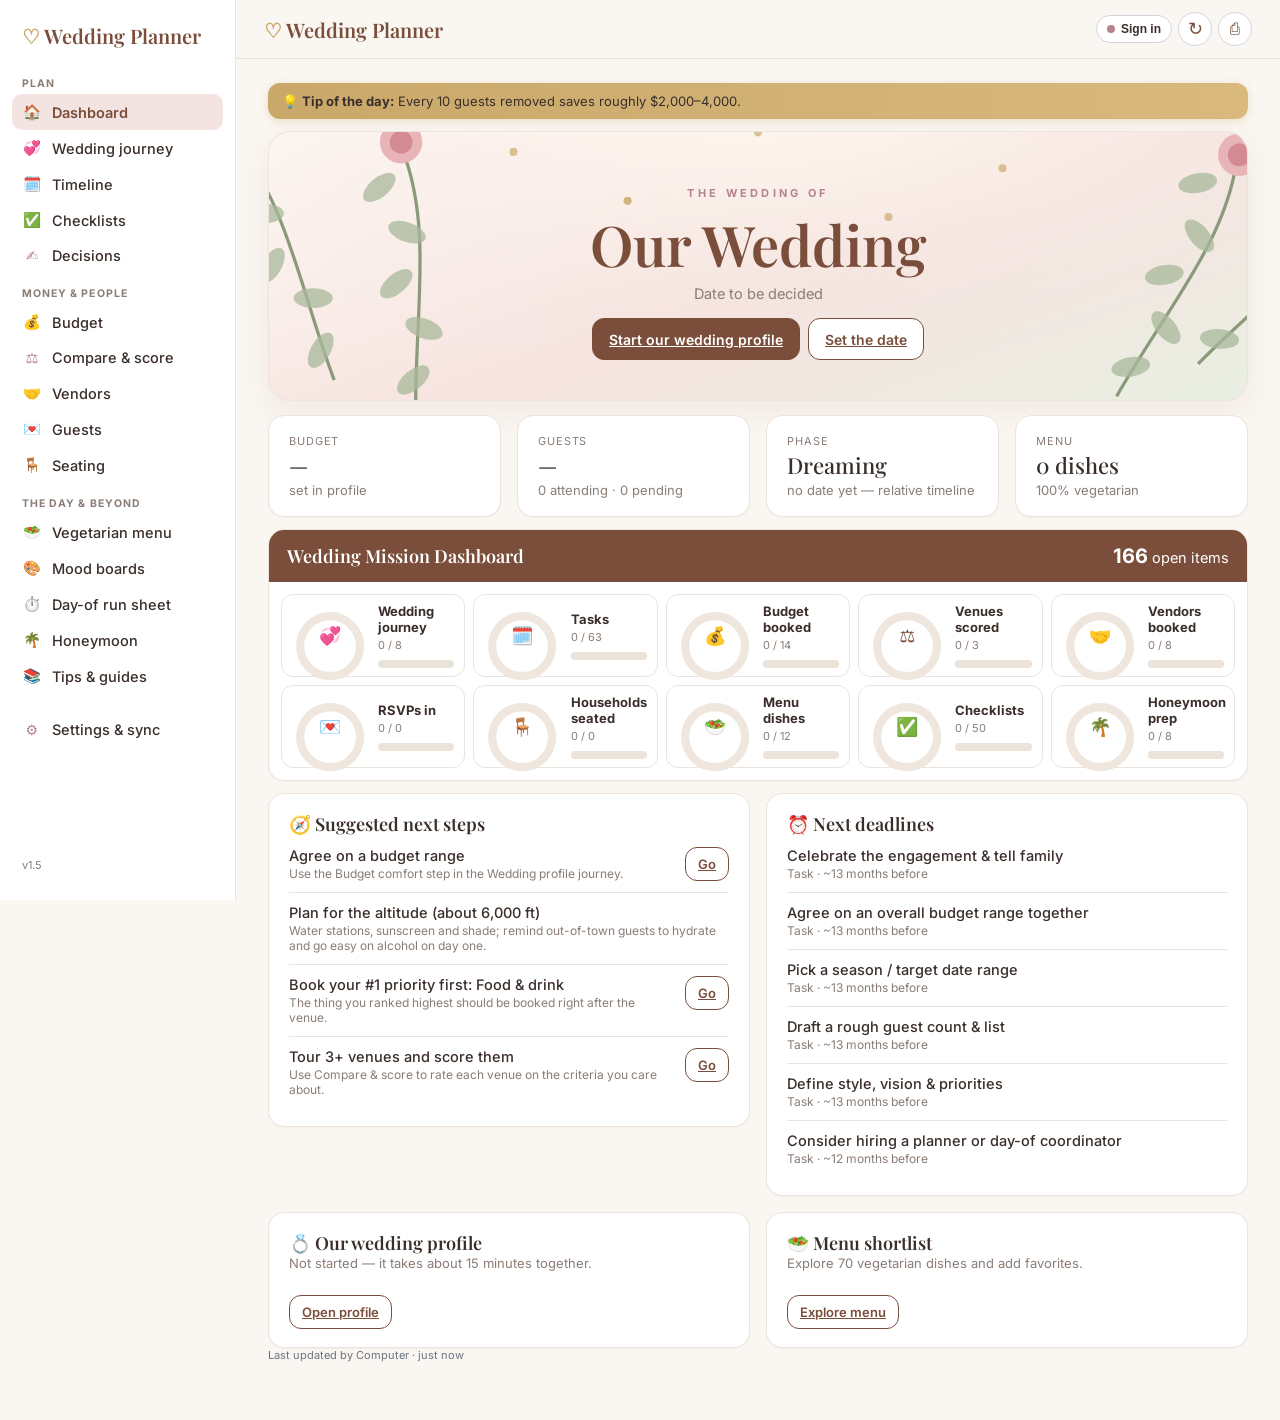
==== commit 9a82496b: "v1.5: shared multi-user sync, iPhone sign-in, wedding location & people settings" ====
--- a/index.html
+++ b/index.html
@@ -5,19 +5,22 @@
 <meta name="viewport" content="width=device-width, initial-scale=1, viewport-fit=cover">
 <meta name="theme-color" content="#faf6f1">
 <meta http-equiv="Cache-Control" content="no-store">
-<meta name="app-version" content="1.4.3">
+<meta name="app-version" content="1.5.0">
 <title>Wedding Planner</title>
-<script src="js/config.js?v=1.4.3w"></script>
-<script src="js/sync-core.js?v=1.4.3w"></script>
-<script src="js/sync-hook.js?v=1.4.3w"></script>
-<link rel="stylesheet" href="css/fonts.css?v=1.4.3w">
-<link rel="stylesheet" href="css/app.css?v=1.4.3w">
+<script src="js/oauth-return.js?v=1.5.0"></script>
+<script src="js/config.js?v=1.5.0"></script>
+<script src="js/sync-core.js?v=1.5.0"></script>
+<script src="js/sync-hook.js?v=1.5.0"></script>
+<link rel="stylesheet" href="css/fonts.css?v=1.5.0">
+<link rel="stylesheet" href="css/app.css?v=1.5.0">
 <link rel="manifest" href="manifest.webmanifest">
 <link rel="icon" href="icons/favicon-48.png" sizes="48x48">
 <link rel="icon" href="icons/icon-192.png" sizes="192x192">
 <link rel="apple-touch-icon" href="icons/apple-touch-icon.png">
 <meta name="mobile-web-app-capable" content="yes">
 <meta name="apple-mobile-web-app-title" content="Wedding">
+<meta name="apple-mobile-web-app-capable" content="yes">
+<meta name="apple-mobile-web-app-status-bar-style" content="default">
 <meta name="description" content="Vegetarian-first wedding planner that syncs between phone and computer through your own Google Drive.">
 </head>
 <body>
@@ -47,7 +50,7 @@
   <a href="#guides" data-tab="guides"><span>📚</span>Tips &amp; guides</a>
   <div class="side-h"></div>
   <a href="#settings" data-tab="settings"><span>⚙️</span>Settings &amp; sync</a>
-  <div class="side-ver">v1.4.3</div>
+  <div class="side-ver">v1.5</div>
 </nav>
 <main id="main">
   <section id="overview" class="page"></section>
@@ -76,9 +79,9 @@
   <a href="#more" data-tab="more"><span>&#8943;</span>More</a>
 </nav>
 <div class="modal-overlay" id="edit-modal"><div class="modal-card"><div class="modal-header"><h3 id="edit-title"></h3><button type="button" class="x" data-close>&times;</button></div><div class="modal-body" id="edit-body"></div></div></div>
-<script src="js/backup.js?v=1.4.3w"></script>
-<script src="js/app.js?v=1.4.3w"></script>
-<script src="js/sync-app.js?v=1.4.3w"></script>
+<script src="js/backup.js?v=1.5.0"></script>
+<script src="js/app.js?v=1.5.0"></script>
+<script src="js/sync-app.js?v=1.5.0"></script>
 <script>
 /* Installable PWA: register the service worker on the hosted (https) site only, not in the Android app or the old desktop exe. */
 (function () {
--- a/css/app.css
+++ b/css/app.css
@@ -308,3 +308,9 @@
 .hbk thead{display:none}.hbk,.hbk tbody,.hbk tr,.hbk td{display:block;width:100%}.hbk tr{background:#f8fafc;border-radius:14px;padding:8px;margin-bottom:8px;position:relative}.hbk td[data-l]::before{content:attr(data-l);display:block;font-size:11px;color:var(--mute);font-weight:600}.hbk td:last-child{position:absolute;top:4px;right:4px;width:auto}
 .hhero h2{font-size:28px}.hhero-stats div{min-width:60px;padding:6px 8px}.hgrid{grid-template-columns:1fr}}
 .hhero .sxm-lu{position:static;color:rgba(255,255,255,.9)!important;font-size:12px;margin:0 0 8px!important;text-align:center!important}
+/* v1.5 people & activity */
+.ppl{display:flex;flex-direction:column;gap:8px;margin-bottom:10px}.ppl-r{display:flex;gap:10px;align-items:center;background:#fcf7f2;border-radius:16px;padding:8px}.ppl-r.me{box-shadow:0 0 0 2px var(--rose,#b5838d)}
+.ppl-av{width:40px;height:40px;flex:none;border-radius:50%;display:grid;place-items:center;background:linear-gradient(135deg,#e8b4b8,#7a4e3a);color:#fff;font-weight:700}
+.ppl-f{flex:1;display:grid;grid-template-columns:1fr 1.4fr 1fr;gap:6px}.ppl-f input{min-height:38px}.ppl-me{font-size:11px;font-weight:700;color:#fff;background:var(--rose,#b5838d);border-radius:99px;padding:3px 8px}
+.act{list-style:none;padding:0;margin:0}.act li{display:flex;gap:6px;align-items:baseline;padding:7px 0;border-bottom:1px solid #f1ebe5;font-size:14px;flex-wrap:wrap}.act small{margin-left:auto;color:var(--mute)}
+@media(max-width:640px){.ppl-f{grid-template-columns:1fr}}
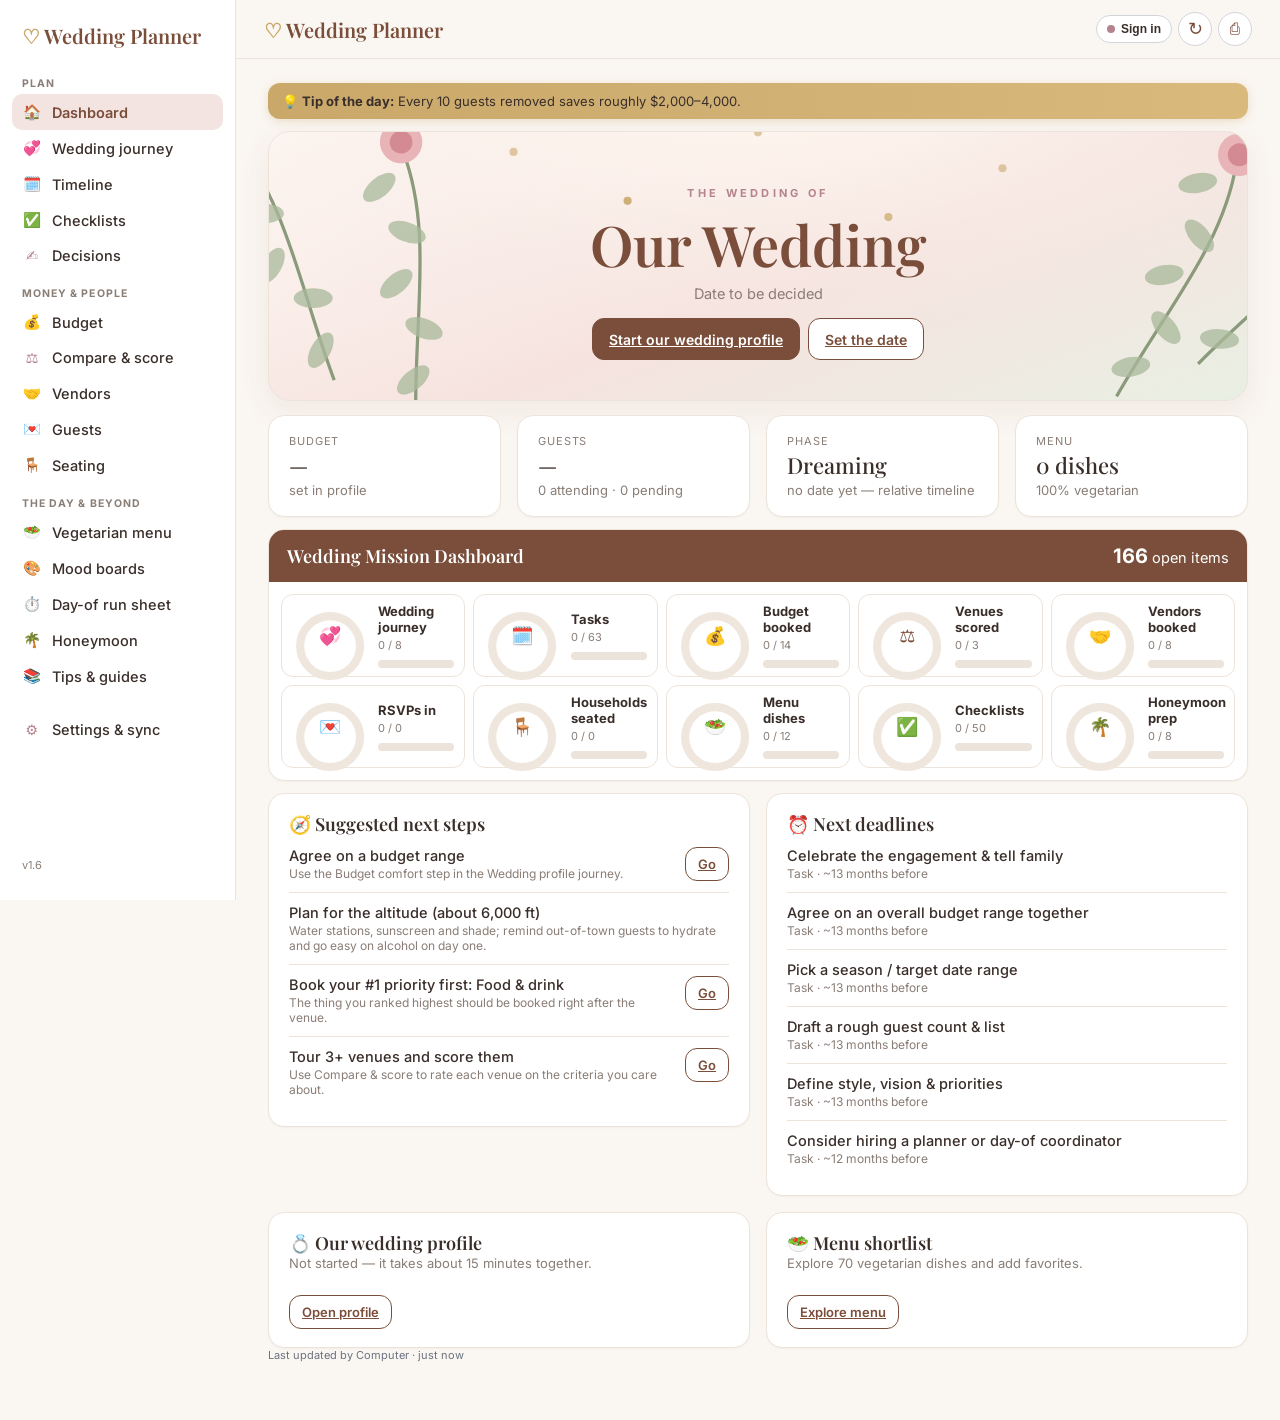
==== commit 598eed41: "v1.6: drive.file scope + one-time Google Picker connect (no verification needed)" ====
--- a/index.html
+++ b/index.html
@@ -5,14 +5,14 @@
 <meta name="viewport" content="width=device-width, initial-scale=1, viewport-fit=cover">
 <meta name="theme-color" content="#faf6f1">
 <meta http-equiv="Cache-Control" content="no-store">
-<meta name="app-version" content="1.5.0">
+<meta name="app-version" content="1.6.0">
 <title>Wedding Planner</title>
-<script src="js/oauth-return.js?v=1.5.0"></script>
-<script src="js/config.js?v=1.5.0"></script>
-<script src="js/sync-core.js?v=1.5.0"></script>
-<script src="js/sync-hook.js?v=1.5.0"></script>
-<link rel="stylesheet" href="css/fonts.css?v=1.5.0">
-<link rel="stylesheet" href="css/app.css?v=1.5.0">
+<script src="js/oauth-return.js?v=1.6.0"></script>
+<script src="js/config.js?v=1.6.0"></script>
+<script src="js/sync-core.js?v=1.6.0"></script>
+<script src="js/sync-hook.js?v=1.6.0"></script>
+<link rel="stylesheet" href="css/fonts.css?v=1.6.0">
+<link rel="stylesheet" href="css/app.css?v=1.6.0">
 <link rel="manifest" href="manifest.webmanifest">
 <link rel="icon" href="icons/favicon-48.png" sizes="48x48">
 <link rel="icon" href="icons/icon-192.png" sizes="192x192">
@@ -50,7 +50,7 @@
   <a href="#guides" data-tab="guides"><span>📚</span>Tips &amp; guides</a>
   <div class="side-h"></div>
   <a href="#settings" data-tab="settings"><span>⚙️</span>Settings &amp; sync</a>
-  <div class="side-ver">v1.5</div>
+  <div class="side-ver">v1.6</div>
 </nav>
 <main id="main">
   <section id="overview" class="page"></section>
@@ -79,9 +79,9 @@
   <a href="#more" data-tab="more"><span>&#8943;</span>More</a>
 </nav>
 <div class="modal-overlay" id="edit-modal"><div class="modal-card"><div class="modal-header"><h3 id="edit-title"></h3><button type="button" class="x" data-close>&times;</button></div><div class="modal-body" id="edit-body"></div></div></div>
-<script src="js/backup.js?v=1.5.0"></script>
-<script src="js/app.js?v=1.5.0"></script>
-<script src="js/sync-app.js?v=1.5.0"></script>
+<script src="js/backup.js?v=1.6.0"></script>
+<script src="js/app.js?v=1.6.0"></script>
+<script src="js/sync-app.js?v=1.6.0"></script>
 <script>
 /* Installable PWA: register the service worker on the hosted (https) site only, not in the Android app or the old desktop exe. */
 (function () {
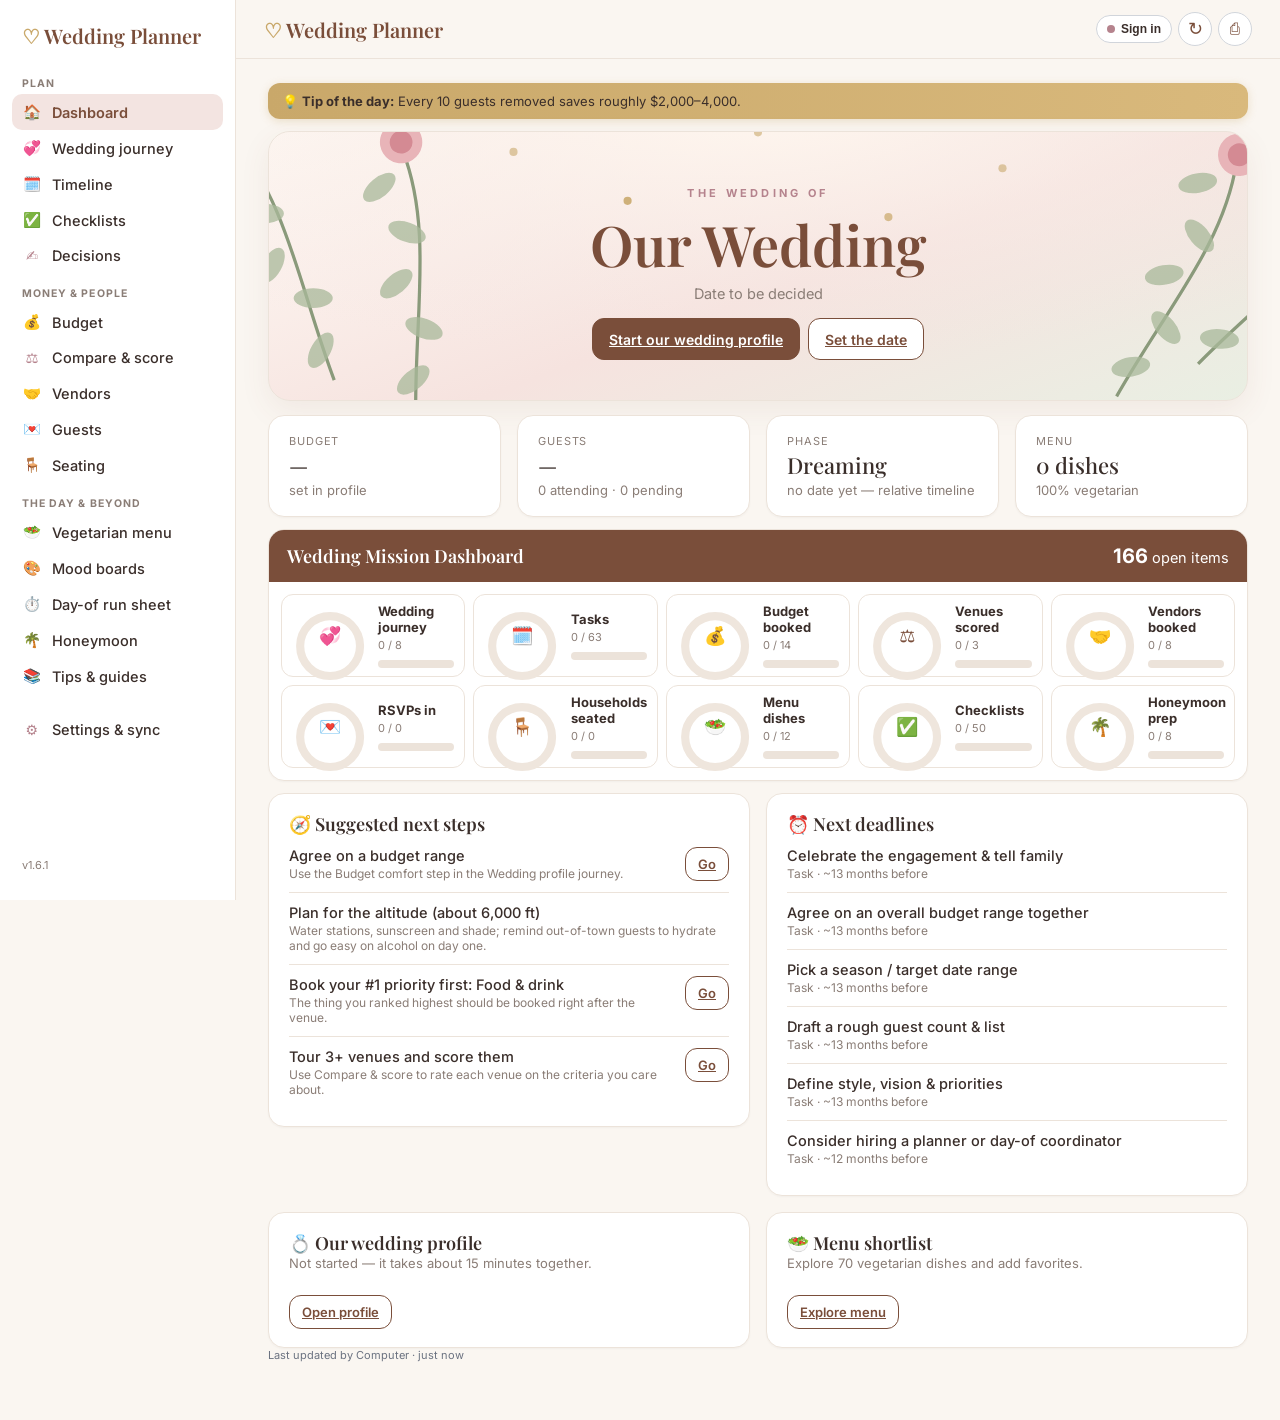
==== commit 91597bd4: "v1.6.1: Web client ID + Picker API key" ====
--- a/index.html
+++ b/index.html
@@ -5,14 +5,14 @@
 <meta name="viewport" content="width=device-width, initial-scale=1, viewport-fit=cover">
 <meta name="theme-color" content="#faf6f1">
 <meta http-equiv="Cache-Control" content="no-store">
-<meta name="app-version" content="1.6.0">
+<meta name="app-version" content="1.6.1">
 <title>Wedding Planner</title>
-<script src="js/oauth-return.js?v=1.6.0"></script>
-<script src="js/config.js?v=1.6.0"></script>
-<script src="js/sync-core.js?v=1.6.0"></script>
-<script src="js/sync-hook.js?v=1.6.0"></script>
-<link rel="stylesheet" href="css/fonts.css?v=1.6.0">
-<link rel="stylesheet" href="css/app.css?v=1.6.0">
+<script src="js/oauth-return.js?v=1.6.1"></script>
+<script src="js/config.js?v=1.6.1"></script>
+<script src="js/sync-core.js?v=1.6.1"></script>
+<script src="js/sync-hook.js?v=1.6.1"></script>
+<link rel="stylesheet" href="css/fonts.css?v=1.6.1">
+<link rel="stylesheet" href="css/app.css?v=1.6.1">
 <link rel="manifest" href="manifest.webmanifest">
 <link rel="icon" href="icons/favicon-48.png" sizes="48x48">
 <link rel="icon" href="icons/icon-192.png" sizes="192x192">
@@ -50,7 +50,7 @@
   <a href="#guides" data-tab="guides"><span>📚</span>Tips &amp; guides</a>
   <div class="side-h"></div>
   <a href="#settings" data-tab="settings"><span>⚙️</span>Settings &amp; sync</a>
-  <div class="side-ver">v1.6</div>
+  <div class="side-ver">v1.6.1</div>
 </nav>
 <main id="main">
   <section id="overview" class="page"></section>
@@ -79,9 +79,9 @@
   <a href="#more" data-tab="more"><span>&#8943;</span>More</a>
 </nav>
 <div class="modal-overlay" id="edit-modal"><div class="modal-card"><div class="modal-header"><h3 id="edit-title"></h3><button type="button" class="x" data-close>&times;</button></div><div class="modal-body" id="edit-body"></div></div></div>
-<script src="js/backup.js?v=1.6.0"></script>
-<script src="js/app.js?v=1.6.0"></script>
-<script src="js/sync-app.js?v=1.6.0"></script>
+<script src="js/backup.js?v=1.6.1"></script>
+<script src="js/app.js?v=1.6.1"></script>
+<script src="js/sync-app.js?v=1.6.1"></script>
 <script>
 /* Installable PWA: register the service worker on the hosted (https) site only, not in the Android app or the old desktop exe. */
 (function () {
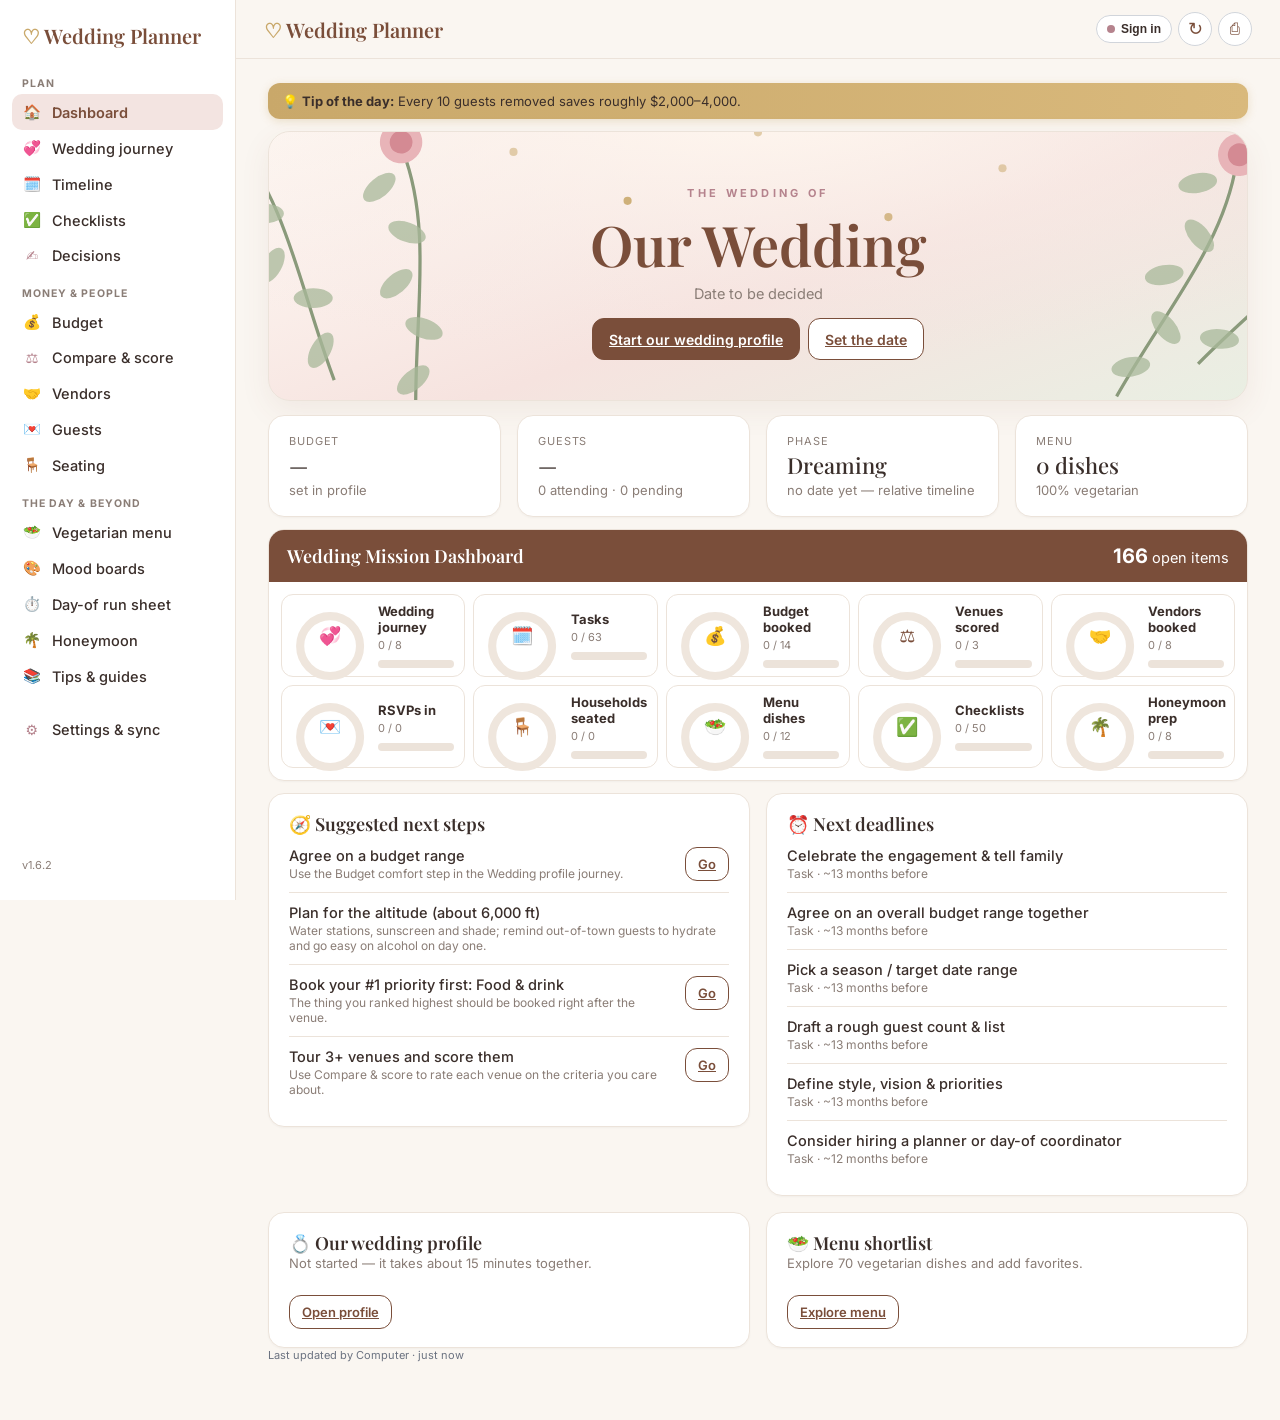
==== commit 3792ce0c: "v1.6.2: fix Picker overlay position, sign-in popup watchdog + full-page fallback" ====
--- a/index.html
+++ b/index.html
@@ -5,14 +5,14 @@
 <meta name="viewport" content="width=device-width, initial-scale=1, viewport-fit=cover">
 <meta name="theme-color" content="#faf6f1">
 <meta http-equiv="Cache-Control" content="no-store">
-<meta name="app-version" content="1.6.1">
+<meta name="app-version" content="1.6.2">
 <title>Wedding Planner</title>
-<script src="js/oauth-return.js?v=1.6.1"></script>
-<script src="js/config.js?v=1.6.1"></script>
-<script src="js/sync-core.js?v=1.6.1"></script>
-<script src="js/sync-hook.js?v=1.6.1"></script>
-<link rel="stylesheet" href="css/fonts.css?v=1.6.1">
-<link rel="stylesheet" href="css/app.css?v=1.6.1">
+<script src="js/oauth-return.js?v=1.6.2"></script>
+<script src="js/config.js?v=1.6.2"></script>
+<script src="js/sync-core.js?v=1.6.2"></script>
+<script src="js/sync-hook.js?v=1.6.2"></script>
+<link rel="stylesheet" href="css/fonts.css?v=1.6.2">
+<link rel="stylesheet" href="css/app.css?v=1.6.2">
 <link rel="manifest" href="manifest.webmanifest">
 <link rel="icon" href="icons/favicon-48.png" sizes="48x48">
 <link rel="icon" href="icons/icon-192.png" sizes="192x192">
@@ -50,7 +50,7 @@
   <a href="#guides" data-tab="guides"><span>📚</span>Tips &amp; guides</a>
   <div class="side-h"></div>
   <a href="#settings" data-tab="settings"><span>⚙️</span>Settings &amp; sync</a>
-  <div class="side-ver">v1.6.1</div>
+  <div class="side-ver">v1.6.2</div>
 </nav>
 <main id="main">
   <section id="overview" class="page"></section>
@@ -79,9 +79,9 @@
   <a href="#more" data-tab="more"><span>&#8943;</span>More</a>
 </nav>
 <div class="modal-overlay" id="edit-modal"><div class="modal-card"><div class="modal-header"><h3 id="edit-title"></h3><button type="button" class="x" data-close>&times;</button></div><div class="modal-body" id="edit-body"></div></div></div>
-<script src="js/backup.js?v=1.6.1"></script>
-<script src="js/app.js?v=1.6.1"></script>
-<script src="js/sync-app.js?v=1.6.1"></script>
+<script src="js/backup.js?v=1.6.2"></script>
+<script src="js/app.js?v=1.6.2"></script>
+<script src="js/sync-app.js?v=1.6.2"></script>
 <script>
 /* Installable PWA: register the service worker on the hosted (https) site only, not in the Android app or the old desktop exe. */
 (function () {
--- a/css/app.css
+++ b/css/app.css
@@ -314,3 +314,7 @@
 .ppl-f{flex:1;display:grid;grid-template-columns:1fr 1.4fr 1fr;gap:6px}.ppl-f input{min-height:38px}.ppl-me{font-size:11px;font-weight:700;color:#fff;background:var(--rose,#b5838d);border-radius:99px;padding:3px 8px}
 .act{list-style:none;padding:0;margin:0}.act li{display:flex;gap:6px;align-items:baseline;padding:7px 0;border-bottom:1px solid #f1ebe5;font-size:14px;flex-wrap:wrap}.act small{margin-left:auto;color:var(--mute)}
 @media(max-width:640px){.ppl-f{grid-template-columns:1fr}}
+/* Google Picker: keep its overlay fixed and centered above the app (its own positioning ended up in page flow / off-screen) */
+.picker-dialog-bg{position:fixed!important;top:0!important;left:0!important;width:100vw!important;height:100vh!important;background:#000!important;z-index:2147483000!important}
+.picker-dialog{position:fixed!important;top:50%!important;left:50%!important;transform:translate(-50%,-50%)!important;z-index:2147483001!important;background:#fff;max-width:100vw;max-height:100vh;border-radius:8px;overflow:hidden}
+.picker-dialog-content,.picker-dialog iframe{max-width:100vw!important;max-height:100vh!important}
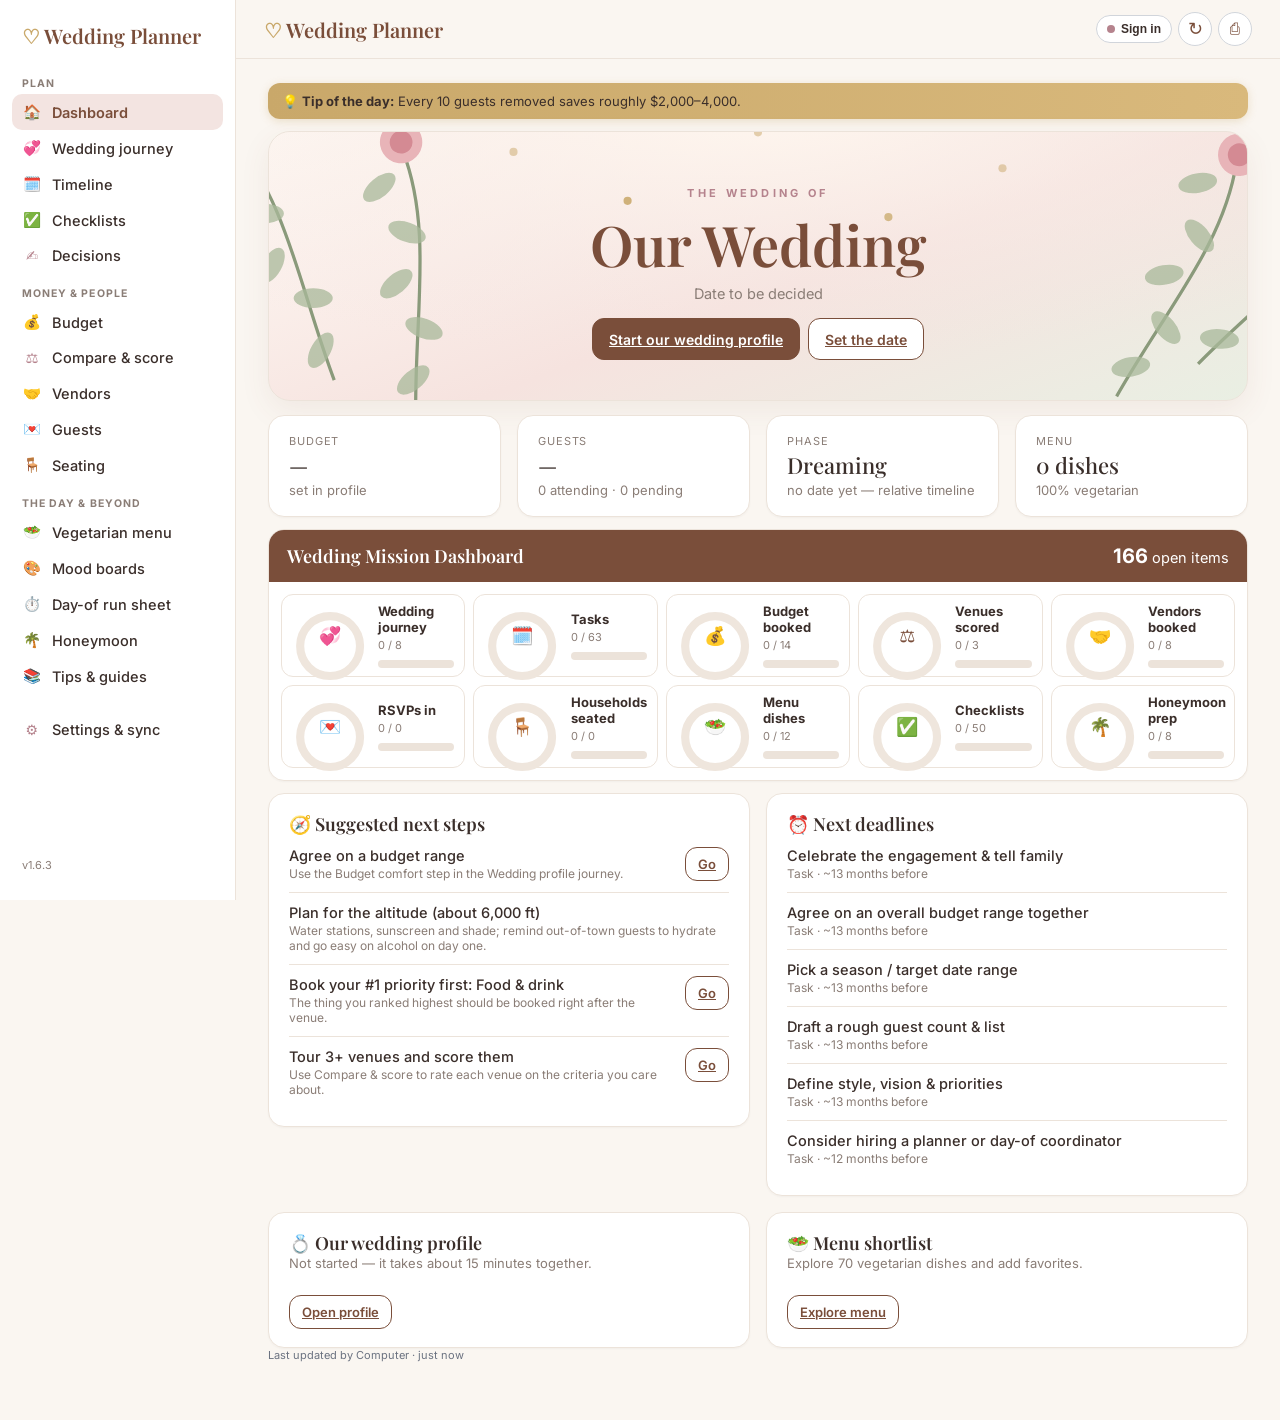
==== commit 81210749: "v1.6.3: Picker 403 guidance" ====
--- a/index.html
+++ b/index.html
@@ -5,14 +5,14 @@
 <meta name="viewport" content="width=device-width, initial-scale=1, viewport-fit=cover">
 <meta name="theme-color" content="#faf6f1">
 <meta http-equiv="Cache-Control" content="no-store">
-<meta name="app-version" content="1.6.2">
+<meta name="app-version" content="1.6.3">
 <title>Wedding Planner</title>
-<script src="js/oauth-return.js?v=1.6.2"></script>
-<script src="js/config.js?v=1.6.2"></script>
-<script src="js/sync-core.js?v=1.6.2"></script>
-<script src="js/sync-hook.js?v=1.6.2"></script>
-<link rel="stylesheet" href="css/fonts.css?v=1.6.2">
-<link rel="stylesheet" href="css/app.css?v=1.6.2">
+<script src="js/oauth-return.js?v=1.6.3"></script>
+<script src="js/config.js?v=1.6.3"></script>
+<script src="js/sync-core.js?v=1.6.3"></script>
+<script src="js/sync-hook.js?v=1.6.3"></script>
+<link rel="stylesheet" href="css/fonts.css?v=1.6.3">
+<link rel="stylesheet" href="css/app.css?v=1.6.3">
 <link rel="manifest" href="manifest.webmanifest">
 <link rel="icon" href="icons/favicon-48.png" sizes="48x48">
 <link rel="icon" href="icons/icon-192.png" sizes="192x192">
@@ -50,7 +50,7 @@
   <a href="#guides" data-tab="guides"><span>📚</span>Tips &amp; guides</a>
   <div class="side-h"></div>
   <a href="#settings" data-tab="settings"><span>⚙️</span>Settings &amp; sync</a>
-  <div class="side-ver">v1.6.2</div>
+  <div class="side-ver">v1.6.3</div>
 </nav>
 <main id="main">
   <section id="overview" class="page"></section>
@@ -79,9 +79,9 @@
   <a href="#more" data-tab="more"><span>&#8943;</span>More</a>
 </nav>
 <div class="modal-overlay" id="edit-modal"><div class="modal-card"><div class="modal-header"><h3 id="edit-title"></h3><button type="button" class="x" data-close>&times;</button></div><div class="modal-body" id="edit-body"></div></div></div>
-<script src="js/backup.js?v=1.6.2"></script>
-<script src="js/app.js?v=1.6.2"></script>
-<script src="js/sync-app.js?v=1.6.2"></script>
+<script src="js/backup.js?v=1.6.3"></script>
+<script src="js/app.js?v=1.6.3"></script>
+<script src="js/sync-app.js?v=1.6.3"></script>
 <script>
 /* Installable PWA: register the service worker on the hosted (https) site only, not in the Android app or the old desktop exe. */
 (function () {
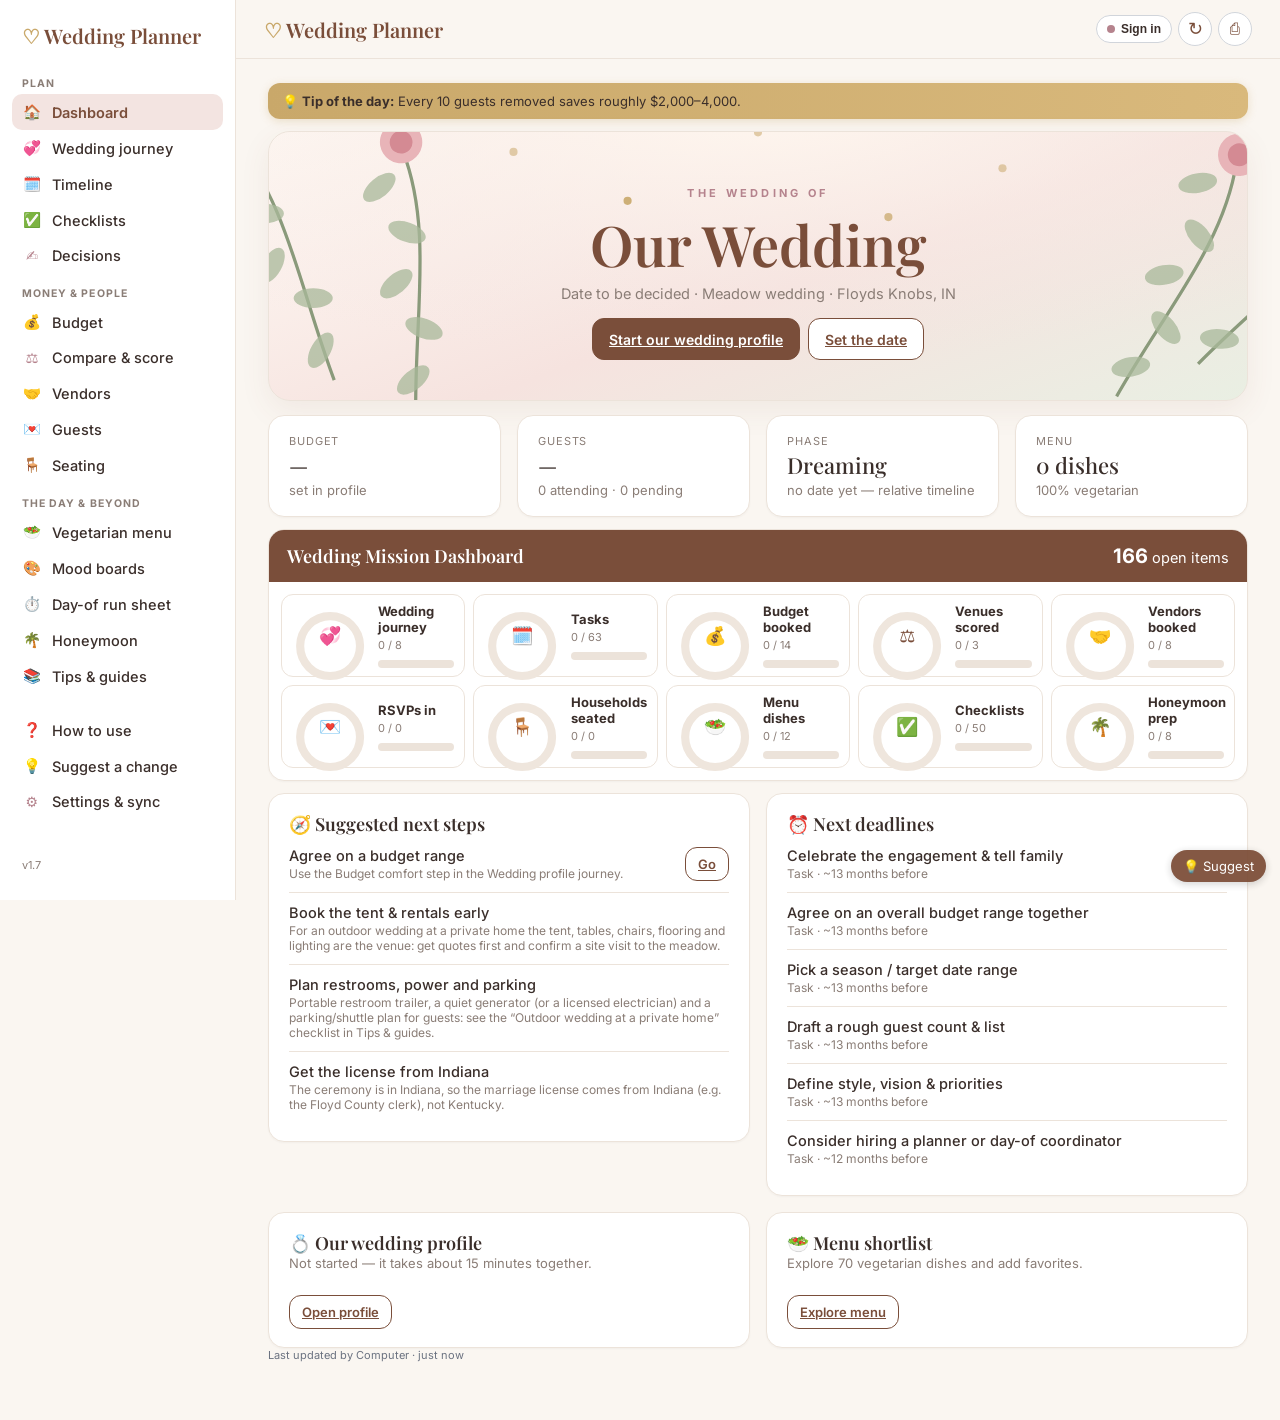
==== commit b5eeaf4b: "v1.7: Floyds Knobs meadow defaults, outdoor checklist, Suggest a change, How to use" ====
--- a/index.html
+++ b/index.html
@@ -5,14 +5,14 @@
 <meta name="viewport" content="width=device-width, initial-scale=1, viewport-fit=cover">
 <meta name="theme-color" content="#faf6f1">
 <meta http-equiv="Cache-Control" content="no-store">
-<meta name="app-version" content="1.6.3">
+<meta name="app-version" content="1.7.0">
 <title>Wedding Planner</title>
-<script src="js/oauth-return.js?v=1.6.3"></script>
-<script src="js/config.js?v=1.6.3"></script>
-<script src="js/sync-core.js?v=1.6.3"></script>
-<script src="js/sync-hook.js?v=1.6.3"></script>
-<link rel="stylesheet" href="css/fonts.css?v=1.6.3">
-<link rel="stylesheet" href="css/app.css?v=1.6.3">
+<script src="js/oauth-return.js?v=1.7.0"></script>
+<script src="js/config.js?v=1.7.0"></script>
+<script src="js/sync-core.js?v=1.7.0"></script>
+<script src="js/sync-hook.js?v=1.7.0"></script>
+<link rel="stylesheet" href="css/fonts.css?v=1.7.0">
+<link rel="stylesheet" href="css/app.css?v=1.7.0">
 <link rel="manifest" href="manifest.webmanifest">
 <link rel="icon" href="icons/favicon-48.png" sizes="48x48">
 <link rel="icon" href="icons/icon-192.png" sizes="192x192">
@@ -49,8 +49,10 @@
   <a href="#honeymoon" data-tab="honeymoon"><span>🌴</span>Honeymoon</a>
   <a href="#guides" data-tab="guides"><span>📚</span>Tips &amp; guides</a>
   <div class="side-h"></div>
+  <a href="#help" data-tab="help"><span>❓</span>How to use</a>
+  <a href="#suggest" data-tab="suggest"><span>💡</span>Suggest a change</a>
   <a href="#settings" data-tab="settings"><span>⚙️</span>Settings &amp; sync</a>
-  <div class="side-ver">v1.6.3</div>
+  <div class="side-ver">v1.7</div>
 </nav>
 <main id="main">
   <section id="overview" class="page"></section>
@@ -65,6 +67,8 @@
   <section id="ideas" class="page"></section>
   <section id="decisions" class="page"></section>
   <section id="settings" class="page"></section>
+  <section id="help" class="page"></section>
+  <section id="suggest" class="page"></section>
   <section id="more" class="page"></section>
   <section id="compare" class="page"></section>
   <section id="lists" class="page"></section>
@@ -79,9 +83,9 @@
   <a href="#more" data-tab="more"><span>&#8943;</span>More</a>
 </nav>
 <div class="modal-overlay" id="edit-modal"><div class="modal-card"><div class="modal-header"><h3 id="edit-title"></h3><button type="button" class="x" data-close>&times;</button></div><div class="modal-body" id="edit-body"></div></div></div>
-<script src="js/backup.js?v=1.6.3"></script>
-<script src="js/app.js?v=1.6.3"></script>
-<script src="js/sync-app.js?v=1.6.3"></script>
+<script src="js/backup.js?v=1.7.0"></script>
+<script src="js/app.js?v=1.7.0"></script>
+<script src="js/sync-app.js?v=1.7.0"></script>
 <script>
 /* Installable PWA: register the service worker on the hosted (https) site only, not in the Android app or the old desktop exe. */
 (function () {
@@ -94,5 +98,6 @@
   navigator.serviceWorker.addEventListener('controllerchange', function () { if (reloaded || !navigator.serviceWorker.controller) return; reloaded = true; });
 })();
 </script>
+<a href="#suggest" id="fab-suggest" aria-label="Suggest a change">💡 Suggest</a>
 </body>
 </html>
--- a/css/app.css
+++ b/css/app.css
@@ -318,3 +318,9 @@
 .picker-dialog-bg{position:fixed!important;top:0!important;left:0!important;width:100vw!important;height:100vh!important;background:#000!important;z-index:2147483000!important}
 .picker-dialog{position:fixed!important;top:50%!important;left:50%!important;transform:translate(-50%,-50%)!important;z-index:2147483001!important;background:#fff;max-width:100vw;max-height:100vh;border-radius:8px;overflow:hidden}
 .picker-dialog-content,.picker-dialog iframe{max-width:100vw!important;max-height:100vh!important}
+.acc-b{white-space:pre-line}
+.sug{list-style:none;margin:0;padding:0}.sug li{padding:10px 0;border-bottom:1px solid var(--line,#eee)}.sug-t{font-weight:600;white-space:pre-line}.sug-m{font-size:13px;opacity:.8;margin-top:4px}
+.sug-st{font-size:12px;padding:2px 6px;margin-left:6px;border-radius:10px;width:auto;display:inline-block}.st-planned{background:#fff4d6}.st-done{background:#e2f5e6}
+.help-i h3{margin:14px 0 4px}.help-i p{margin:0 0 6px}
+#fab-suggest{position:fixed;right:14px;bottom:calc(76px + env(safe-area-inset-bottom));z-index:50;background:#7a4a35;color:#fff;border-radius:20px;padding:8px 12px;font-size:13px;text-decoration:none;box-shadow:0 2px 8px rgba(0,0,0,.2);opacity:.92}
+@media (min-width:900px){#fab-suggest{bottom:18px}}
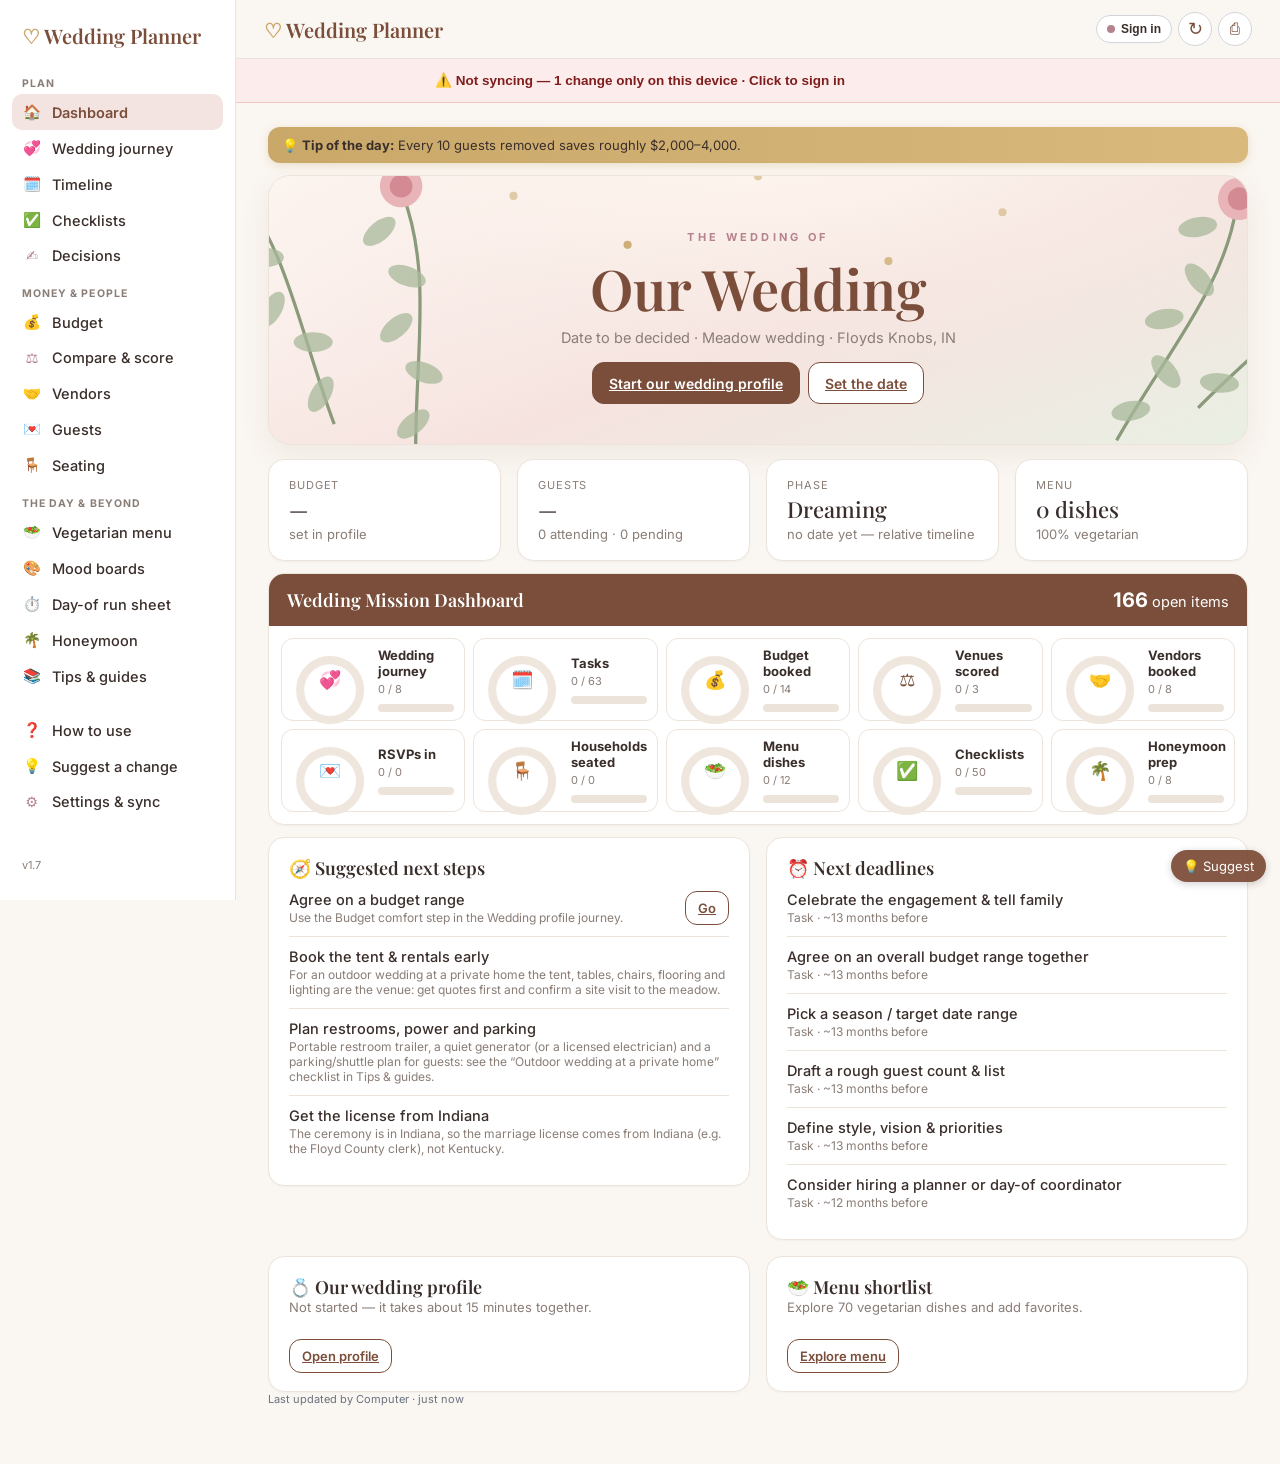
==== commit 70c76ade: "v1.7.1: visible 'Not syncing' banner with pending-change count (tap to reconnect), no false 'Synced'" ====
--- a/index.html
+++ b/index.html
@@ -5,14 +5,14 @@
 <meta name="viewport" content="width=device-width, initial-scale=1, viewport-fit=cover">
 <meta name="theme-color" content="#faf6f1">
 <meta http-equiv="Cache-Control" content="no-store">
-<meta name="app-version" content="1.7.0">
+<meta name="app-version" content="1.7.1">
 <title>Wedding Planner</title>
-<script src="js/oauth-return.js?v=1.7.0"></script>
-<script src="js/config.js?v=1.7.0"></script>
-<script src="js/sync-core.js?v=1.7.0"></script>
-<script src="js/sync-hook.js?v=1.7.0"></script>
-<link rel="stylesheet" href="css/fonts.css?v=1.7.0">
-<link rel="stylesheet" href="css/app.css?v=1.7.0">
+<script src="js/oauth-return.js?v=1.7.1"></script>
+<script src="js/config.js?v=1.7.1"></script>
+<script src="js/sync-core.js?v=1.7.1"></script>
+<script src="js/sync-hook.js?v=1.7.1"></script>
+<link rel="stylesheet" href="css/fonts.css?v=1.7.1">
+<link rel="stylesheet" href="css/app.css?v=1.7.1">
 <link rel="manifest" href="manifest.webmanifest">
 <link rel="icon" href="icons/favicon-48.png" sizes="48x48">
 <link rel="icon" href="icons/icon-192.png" sizes="192x192">
@@ -83,9 +83,9 @@
   <a href="#more" data-tab="more"><span>&#8943;</span>More</a>
 </nav>
 <div class="modal-overlay" id="edit-modal"><div class="modal-card"><div class="modal-header"><h3 id="edit-title"></h3><button type="button" class="x" data-close>&times;</button></div><div class="modal-body" id="edit-body"></div></div></div>
-<script src="js/backup.js?v=1.7.0"></script>
-<script src="js/app.js?v=1.7.0"></script>
-<script src="js/sync-app.js?v=1.7.0"></script>
+<script src="js/backup.js?v=1.7.1"></script>
+<script src="js/app.js?v=1.7.1"></script>
+<script src="js/sync-app.js?v=1.7.1"></script>
 <script>
 /* Installable PWA: register the service worker on the hosted (https) site only, not in the Android app or the old desktop exe. */
 (function () {
--- a/css/app.css
+++ b/css/app.css
@@ -324,3 +324,9 @@
 .help-i h3{margin:14px 0 4px}.help-i p{margin:0 0 6px}
 #fab-suggest{position:fixed;right:14px;bottom:calc(76px + env(safe-area-inset-bottom));z-index:50;background:#7a4a35;color:#fff;border-radius:20px;padding:8px 12px;font-size:13px;text-decoration:none;box-shadow:0 2px 8px rgba(0,0,0,.2);opacity:.92}
 @media (min-width:900px){#fab-suggest{bottom:18px}}
+
+/* v1.7.1 compact emergency kit */
+.kitbox{padding:10px 14px}.kitbox summary{cursor:pointer;display:flex;align-items:center;gap:8px;list-style:none;min-height:44px;font-size:15px}.kitbox summary::-webkit-details-marker{display:none}
+.kitbox summary small{margin-left:auto;color:#6b7280;font-size:12.5px;white-space:nowrap}.kitbox summary::after{content:'▾';color:#9ca3af;margin-left:4px;transition:transform .2s}.kitbox[open] summary::after{transform:rotate(180deg)}.kb-i{font-size:20px}
+.kb-list{list-style:none;margin:6px 0 0;padding:0;display:grid;grid-template-columns:repeat(auto-fill,minmax(170px,1fr));gap:2px 10px}.kb-list li{display:flex;align-items:center;gap:4px;font-size:13.5px}.kb-list label{display:flex;align-items:center;gap:6px;flex:1;min-height:36px;cursor:pointer}.kb-list li.done span{text-decoration:line-through;color:#9ca3af}.kb-list .x{opacity:.5}
+@media print{.kitbox .addrow,.kitbox .x{display:none!important}.kitbox summary::after{display:none}}
